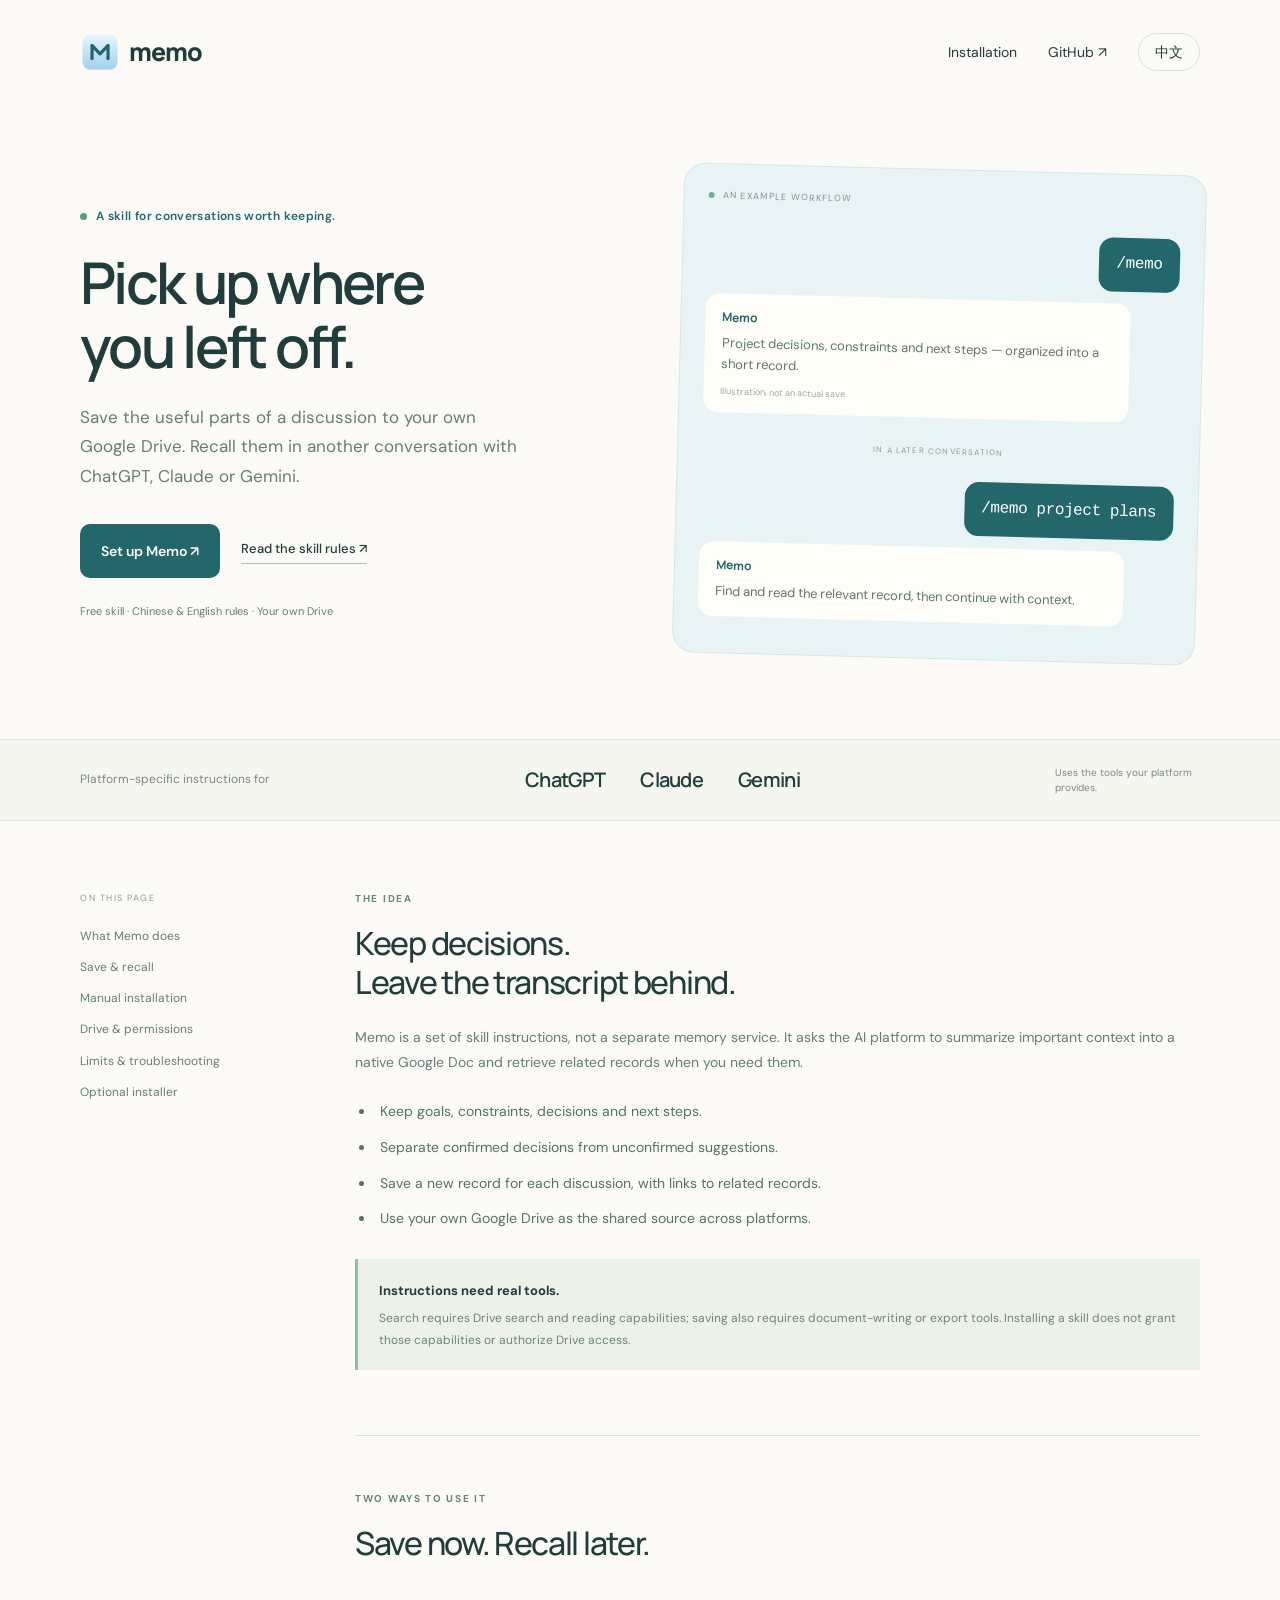
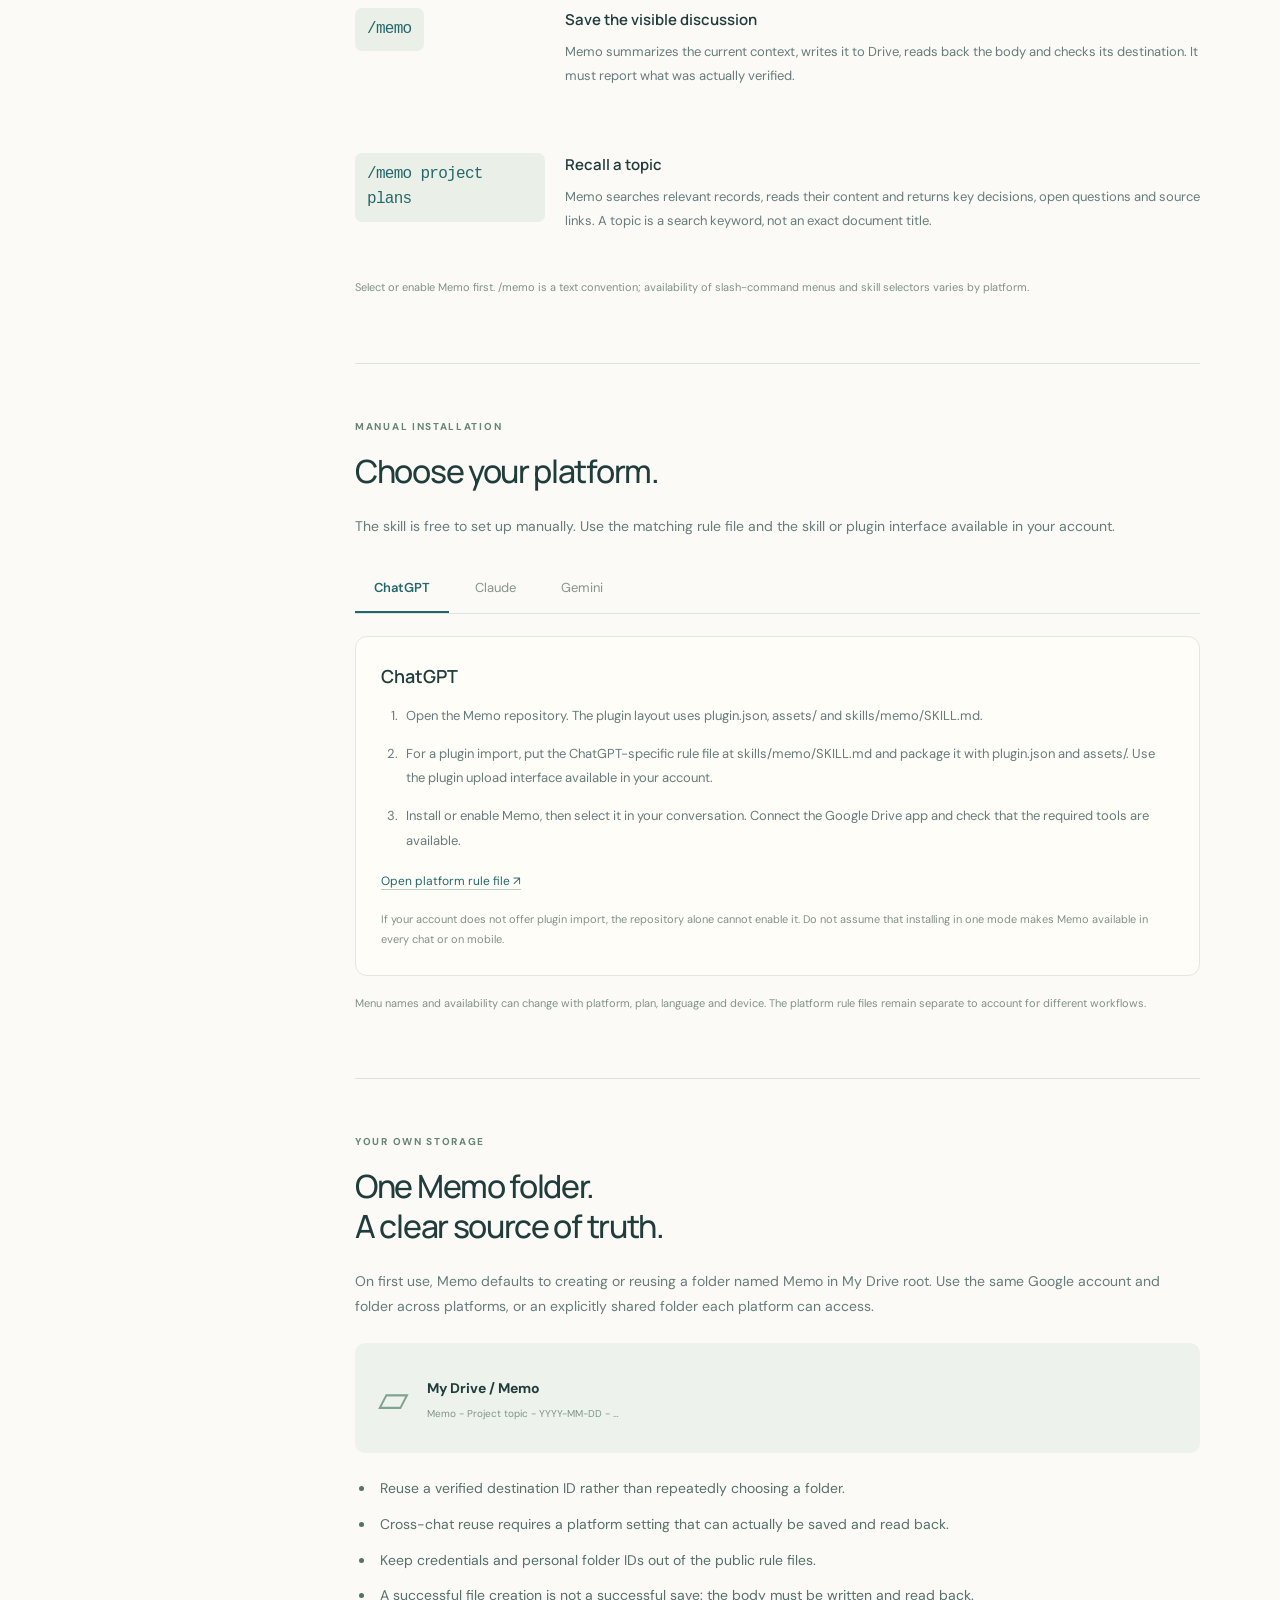
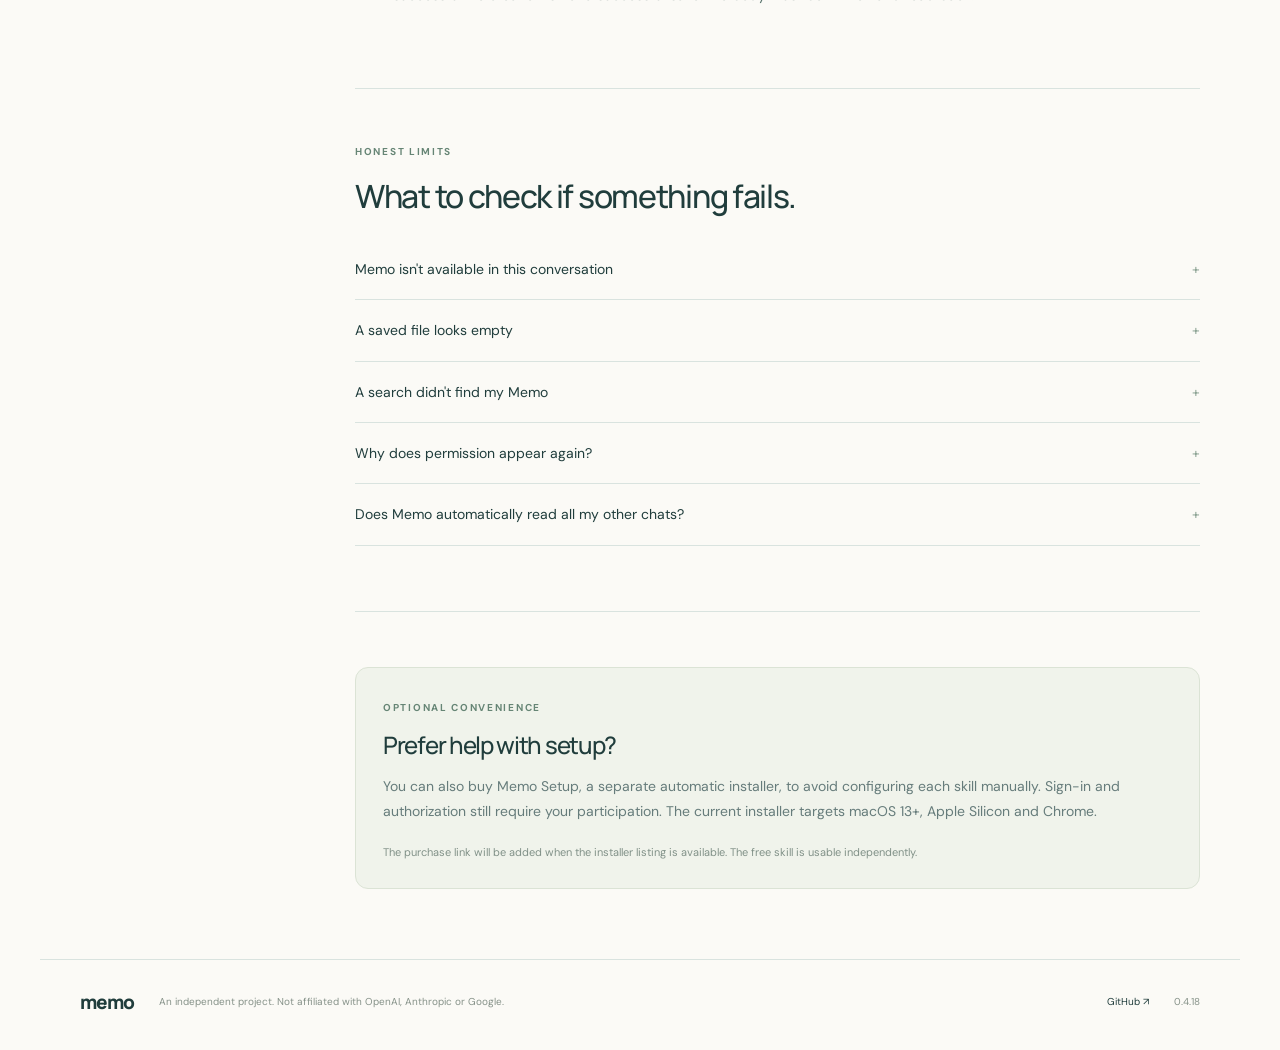
==== docs/index.html @ 7bee48fa "Add bilingual Memo documentation site for GitHub Pages" ====
<!doctype html><html lang="en"><head><meta charset="UTF-8"><meta name="viewport" content="width=device-width,initial-scale=1"><meta name="theme-color" content="#e5f3f8"><meta name="description" content="Memo skill: save conversation summaries in your Google Drive and recall them across ChatGPT, Claude and Gemini. Documentation and manual setup."><title>Memo — Conversation memory, in your Drive</title><link rel="icon" href="./assets/memo-icon.png"><link rel="stylesheet" href="./base.css"><link rel="stylesheet" href="./docs.css"><script defer src="./docs.js"></script></head><body>
<header class="header wrap"><a class="brand" href="#"><img src="./assets/memo-icon.png" alt="" width="40" height="40"><span>memo</span></a><nav aria-label="Main"><a href="#install" data-t="navInstall">Installation</a><a href="https://github.com/pauline-zhang-star/Memo" target="_blank" rel="noopener">GitHub ↗</a><button id="language" aria-label="Switch to Chinese">中文</button></nav></header>
<main>
<section class="doc-hero wrap"><div><div class="eyebrow"><span></span><span data-t="eyebrow">A skill for conversations worth keeping.</span></div><h1 data-t="hero">Pick up where<br>you left off.</h1><p class="lede" data-t="intro">Save the useful parts of a discussion to your own Google Drive. Recall them in another conversation with ChatGPT, Claude or Gemini.</p><div class="hero-actions"><a class="button primary" href="#install" data-t="start">Set up Memo ↗</a><a class="text-link" href="https://github.com/pauline-zhang-star/Memo/tree/main/skills/memo" target="_blank" rel="noopener" data-t="readSkill">Read the skill rules ↗</a></div><p class="doc-sub" data-t="free">Free skill · Chinese & English rules · Your own Drive</p></div><div class="conversation"><div class="conversation-top"><span class="tiny-dot"></span><span data-t="exampleLabel">AN EXAMPLE WORKFLOW</span></div><div class="message user"><code>/memo</code></div><div class="message assistant"><span class="message-label">Memo</span><p data-t="exampleSave">Project decisions, constraints and next steps — organized into a short record.</p><span class="example-state" data-t="exampleNote">Illustration, not an actual save</span></div><div class="conversation-break" data-t="nextChat">IN A LATER CONVERSATION</div><div class="message user"><code data-t="exampleCommand">/memo project plans</code></div><div class="message assistant"><span class="message-label">Memo</span><p data-t="exampleRead">Find and read the relevant record, then continue with context.</p></div></div></section>
<div class="platform-strip"><div class="wrap strip-inner"><span data-t="platformLabel">Platform-specific instructions for</span><div><span>ChatGPT</span><span>Claude</span><span>Gemini</span></div><span class="strip-aside" data-t="toolsNote">Uses the tools your platform provides.</span></div></div>
<div class="doc-layout wrap"><aside class="doc-nav"><span data-t="contents">ON THIS PAGE</span><a href="#overview" data-t="overviewNav">What Memo does</a><a href="#usage" data-t="usageNav">Save & recall</a><a href="#install" data-t="installNav">Manual installation</a><a href="#drive" data-t="driveNav">Drive & permissions</a><a href="#limits" data-t="limitsNav">Limits & troubleshooting</a><a href="#optional" data-t="optionalNav">Optional installer</a></aside><div class="doc-content">
<section id="overview"><div class="section-label" data-t="overviewLabel">THE IDEA</div><h2 data-t="overviewTitle">Keep decisions.<br>Leave the transcript behind.</h2><p data-t="overviewText">Memo is a set of skill instructions, not a separate memory service. It asks the AI platform to summarize important context into a native Google Doc and retrieve related records when you need them.</p><ul class="doc-list"><li data-t="what1">Keep goals, constraints, decisions and next steps.</li><li data-t="what2">Separate confirmed decisions from unconfirmed suggestions.</li><li data-t="what3">Save a new record for each discussion, with links to related records.</li><li data-t="what4">Use your own Google Drive as the shared source across platforms.</li></ul><div class="note"><strong data-t="toolsTitle">Instructions need real tools.</strong><p data-t="toolsBody">Search requires Drive search and reading capabilities; saving also requires document-writing or export tools. Installing a skill does not grant those capabilities or authorize Drive access.</p></div></section>
<section id="usage"><div class="section-label" data-t="usageLabel">TWO WAYS TO USE IT</div><h2 data-t="usageTitle">Save now. Recall later.</h2><div class="usage-example"><code>/memo</code><div><h3 data-t="saveTitle">Save the visible discussion</h3><p data-t="saveBody">Memo summarizes the current context, writes it to Drive, reads back the body and checks its destination. It must report what was actually verified.</p></div></div><div class="usage-example"><code data-t="recallCode">/memo project plans</code><div><h3 data-t="recallTitle">Recall a topic</h3><p data-t="recallBody">Memo searches relevant records, reads their content and returns key decisions, open questions and source links. A topic is a search keyword, not an exact document title.</p></div></div><p class="small-note" data-t="commandNote">Select or enable Memo first. /memo is a text convention; availability of slash-command menus and skill selectors varies by platform.</p></section>
<section id="install"><div class="section-label" data-t="installLabel">MANUAL INSTALLATION</div><h2 data-t="installTitle">Choose your platform.</h2><p data-t="installIntro">The skill is free to set up manually. Use the matching rule file and the skill or plugin interface available in your account.</p><div class="platform-tabs" role="tablist" aria-label="Platform"><button id="tab-chatgpt" role="tab" aria-controls="panel-chatgpt" aria-selected="true" tabindex="0" data-platform="chatgpt">ChatGPT</button><button id="tab-claude" role="tab" aria-controls="panel-claude" aria-selected="false" tabindex="-1" data-platform="claude">Claude</button><button id="tab-gemini" role="tab" aria-controls="panel-gemini" aria-selected="false" tabindex="-1" data-platform="gemini">Gemini</button></div>
<div id="panel-chatgpt" class="install-panel" role="tabpanel" aria-labelledby="tab-chatgpt"><h3>ChatGPT</h3><ol><li data-t="gpt1">Open the Memo repository. The plugin layout uses plugin.json, assets/ and skills/memo/SKILL.md.</li><li data-t="gpt2">For a plugin import, put the ChatGPT-specific rule file at skills/memo/SKILL.md and package it with plugin.json and assets/. Use the plugin upload interface available in your account.</li><li data-t="gpt3">Install or enable Memo, then select it in your conversation. Connect the Google Drive app and check that the required tools are available.</li></ol><a class="file-link" href="https://github.com/pauline-zhang-star/Memo/blob/main/platforms/chatgpt/memo/SKILL.md" target="_blank" rel="noopener" data-t="openRules">Open platform rule file ↗</a><p class="small-note" data-t="gptNote">If your account does not offer plugin import, the repository alone cannot enable it. Do not assume that installing in one mode makes Memo available in every chat or on mobile.</p></div>
<div id="panel-claude" class="install-panel" role="tabpanel" aria-labelledby="tab-claude" hidden><h3>Claude</h3><ol><li data-t="claude1">Open the Claude-specific rule file and save it as SKILL.md using GitHub's raw-file download.</li><li data-t="claude2">In Claude's customization settings, open Skills and upload the skill in the format accepted by the current interface. Enable Memo after import.</li><li data-t="claude3">Connect Google Drive in Claude. Select or invoke Memo in a supported conversation and check search, read and write capabilities separately.</li></ol><a class="file-link" href="https://github.com/pauline-zhang-star/Memo/blob/main/platforms/claude/memo/SKILL.md" target="_blank" rel="noopener" data-t="openRules">Open platform rule file ↗</a><p class="small-note" data-t="claudeNote">When replacing an existing skill, preserve your personal memo_storage settings. Do not overwrite a verified folder ID with the generic null values.</p></div>
<div id="panel-gemini" class="install-panel" role="tabpanel" aria-labelledby="tab-gemini" hidden><h3>Gemini</h3><ol><li data-t="gemini1">Open the Gemini-specific rule file and save SKILL.md.</li><li data-t="gemini2">In Gemini, open customization → Skills and use the available upload or creation flow. If entering instructions manually, use the rule body after the YAML metadata, and name the skill memo.</li><li data-t="gemini3">Save and enable the skill. Connect the available Google Workspace/Drive integration and explicitly ask Memo to search Google Drive when retrieving.</li></ol><a class="file-link" href="https://github.com/pauline-zhang-star/Memo/blob/main/platforms/gemini/memo/SKILL.md" target="_blank" rel="noopener" data-t="openRules">Open platform rule file ↗</a><p class="small-note" data-t="geminiNote">Available tools can differ between web and mobile. Missing write tools do not prevent retrieval when search and reading are available.</p></div><p class="small-note" data-t="uiNote">Menu names and availability can change with platform, plan, language and device. The platform rule files remain separate to account for different workflows.</p></section>
<section id="drive"><div class="section-label" data-t="driveLabel">YOUR OWN STORAGE</div><h2 data-t="driveTitle">One Memo folder.<br>A clear source of truth.</h2><p data-t="driveText">On first use, Memo defaults to creating or reusing a folder named Memo in My Drive root. Use the same Google account and folder across platforms, or an explicitly shared folder each platform can access.</p><div class="folder-preview"><span aria-hidden="true">▱</span><div><strong>My Drive / Memo</strong><p>Memo - Project topic - YYYY-MM-DD - …</p></div></div><ul class="doc-list"><li data-t="drive1">Reuse a verified destination ID rather than repeatedly choosing a folder.</li><li data-t="drive2">Cross-chat reuse requires a platform setting that can actually be saved and read back.</li><li data-t="drive3">Keep credentials and personal folder IDs out of the public rule files.</li><li data-t="drive4">A successful file creation is not a successful save: the body must be written and read back.</li></ul></section>
<section id="limits"><div class="section-label" data-t="limitsLabel">HONEST LIMITS</div><h2 data-t="limitsTitle">What to check if something fails.</h2><details><summary data-t="q1">Memo isn't available in this conversation</summary><p data-t="a1">Confirm the skill is installed, enabled and selected in the current platform and mode. Availability can differ across web, mobile, Chat and Work. Typing /memo alone does not install anything.</p></details><details><summary data-t="q2">A saved file looks empty</summary><p data-t="a2">Creating a file and writing its body are separate operations. Memo should read the returned document ID directly and repair the same document once if needed, rather than create repeated empty files. Ask for the actual verification result.</p></details><details><summary data-t="q3">A search didn't find my Memo</summary><p data-t="a3">Try topic aliases and Chinese/English keywords. Use actual Drive file search where available; a general Workspace context search may miss recently changed files. A direct document link can distinguish search failure from a missing file.</p></details><details><summary data-t="q4">Why does permission appear again?</summary><p data-t="a4">Each platform controls its Drive authorization and tool-action confirmations. Reuse existing access when possible, but Memo cannot suppress required approvals or grant itself permanent access.</p></details><details><summary data-t="q5">Does Memo automatically read all my other chats?</summary><p data-t="a5">No. Save only context that is visible or explicitly supplied. Retrieval reads relevant saved Drive records, not every conversation in your AI accounts.</p></details></section>
<section id="optional" class="optional"><span class="section-label" data-t="optionalLabel">OPTIONAL CONVENIENCE</span><h2 data-t="optionalTitle">Prefer help with setup?</h2><p data-t="optionalText">You can also buy Memo Setup, a separate automatic installer, to avoid configuring each skill manually. Sign-in and authorization still require your participation. The current installer targets macOS 13+, Apple Silicon and Chrome.</p><a id="installer-link" hidden target="_blank" rel="noopener" data-t="purchaseLink">View the optional installer on Gumroad ↗</a><p id="installer-pending" class="small-note" data-t="purchasePending">The purchase link will be added when the installer listing is available. The free skill is usable independently.</p></section>
</div></div></main><footer class="wrap footer"><div class="brand footer-brand">memo</div><p data-t="footer">An independent project. Not affiliated with OpenAI, Anthropic or Google.</p><a href="https://github.com/pauline-zhang-star/Memo" target="_blank" rel="noopener">GitHub ↗</a><span>0.4.18</span></footer></body></html>
---- docs/base.css ----
@import url('https://fonts.googleapis.com/css2?family=DM+Sans:wght@400;500;600;700&family=Manrope:wght@400;500;600;700;800&display=swap');
:root{--ink:#203d3c;--teal:#24676b;--muted:#667c7b;--cream:#fbfaf6;--line:#d9e3df;--sky:#e3f2f7;--mint:#e6efe8;--gold:#fae9b9}*{box-sizing:border-box}html{scroll-behavior:smooth;scroll-padding-top:40px}body{margin:0;background:var(--cream);color:var(--ink);font-family:'DM Sans',-apple-system,BlinkMacSystemFont,'Segoe UI',sans-serif;font-size:16px;line-height:1.6}a{color:inherit;text-decoration:none}button{font:inherit}button,a,summary{-webkit-tap-highlight-color:transparent}a:focus-visible,button:focus-visible,summary:focus-visible{outline:3px solid #cf8a38;outline-offset:5px}.wrap{max-width:1200px;margin:0 auto;padding-left:40px;padding-right:40px}.header{height:104px;display:flex;align-items:center;justify-content:space-between}.brand{display:flex;align-items:center;gap:9px;font-family:Manrope,sans-serif;font-size:25px;font-weight:800;letter-spacing:-1px}.brand img{border-radius:9px}.brand-light{font-weight:500;opacity:.7}.brand>span .brand-light{margin-left:3px}.header nav{display:flex;align-items:center;gap:31px;font-size:14px}.header nav>a:hover{color:var(--teal);text-decoration:underline;text-underline-offset:5px}#language{border:1px solid var(--line);border-radius:50px;background:transparent;padding:7px 16px;color:var(--ink);cursor:pointer}.hero{display:grid;grid-template-columns:1.04fr 1fr;align-items:center;min-height:680px;padding-top:32px;padding-bottom:90px;gap:22px}.eyebrow{display:flex;align-items:center;gap:9px;font-size:12px;letter-spacing:.03em;color:var(--teal);font-weight:600}.eyebrow>span:first-child{width:7px;height:7px;border-radius:100%;background:#5e9b83;flex-shrink:0}h1,h2,h3,p{margin:0}h1,h2,h3{font-family:Manrope,-apple-system,sans-serif}h1{font-size:clamp(42px,4.5vw,61px);font-weight:600;line-height:1.12;letter-spacing:-2.7px;margin:24px 0}.lede{font-size:17px;line-height:1.75;color:var(--muted);max-width:440px}.hero-actions{display:flex;align-items:center;gap:21px;margin-top:32px;flex-wrap:wrap}.button{display:inline-flex;align-items:center;justify-content:space-between;gap:24px;padding:16px 21px;border-radius:10px;font-size:14px;font-weight:600;transition:transform .2s,background .2s}.button:hover{transform:translateY(-2px)}.primary{color:#fff;background:var(--teal)}.primary:hover{background:#1b5357}.text-link{font-size:13px;font-weight:500;border-bottom:1px solid #a9c1bb;padding-bottom:3px}.compatibility{display:flex;align-items:center;gap:8px;font-size:11px;color:var(--muted);margin-top:24px}.mac-symbol{font-size:15px}.hero-art{position:relative;height:510px;isolation:isolate}.orb{position:absolute;border-radius:50%;z-index:-1}.orb-one{background:var(--sky);width:440px;height:440px;left:15px;top:35px}.orb-two{background:#edf1e2;width:235px;height:235px;right:-10px;bottom:5px;z-index:-2}.setup-window{position:absolute;top:36px;left:35px;width:380px;background:#fffdfb;border:1px solid #d6dfdc;border-radius:16px;box-shadow:0 24px 70px -30px #31524e65;transform:rotate(-3deg);overflow:hidden}.window-top{height:40px;border-bottom:1px solid #e9ece7;display:flex;align-items:center;justify-content:space-between;font-size:10px;padding:0 13px;color:#7b8a85}.traffic{display:flex;gap:5px}.traffic i{display:block;width:7px;height:7px;border-radius:50%;background:#e2b9ad}.traffic i:nth-child(2){background:#ecd39d}.traffic i:nth-child(3){background:#b9d5bd}.window-version{font-size:9px}.setup-body{padding:22px 28px 25px;text-align:center}.big-icon{width:81px;height:81px}.setup-body h2{font-size:17px;letter-spacing:-.5px;margin:4px 0}.setup-body>p{font-size:10px;color:#8a9994;margin-bottom:18px}.platform-row{display:flex;justify-content:space-between;text-align:left;margin:6px 0;padding:8px 12px;border:1px solid #e9ede8;border-radius:7px;font-size:11px}.platform-row b{color:#4e9a76;font-size:12px}.setup-complete{margin-top:14px;border-radius:7px;background:#edf5ee;color:#46735b;padding:10px;font-size:10px;display:flex;align-items:center;justify-content:center;gap:6px}.check-circle{display:inline-grid;place-items:center;background:#548c65;border-radius:50%;width:14px;height:14px;color:#fff;font-size:9px}.memory-note{position:absolute;right:-2px;bottom:15px;transform:rotate(6deg);width:220px;background:#faedc5;border:1px solid #e7d9b1;box-shadow:0 13px 30px -20px #5a5032;border-radius:4px;padding:25px 23px 20px}.note-dot{display:block;width:8px;height:8px;background:#a9a078;border-radius:50%;margin:-13px auto 15px}.note-kicker{font-size:8px;letter-spacing:1.3px;color:#887b52;font-weight:600}.memory-note p{font-family:Manrope,sans-serif;font-size:19px;line-height:1.4;letter-spacing:-.6px;margin:11px 0 19px}.note-command{font-size:11px;color:#8c7b43}.art-caption{position:absolute;left:35px;bottom:0;font-size:9px;letter-spacing:.04em;color:#8c9b93}.platform-strip{border-block:1px solid var(--line);padding:24px 0;background:#f4f6ef}.strip-inner{display:flex;align-items:center;justify-content:space-between;gap:20px;font-size:12px;color:#7b8980}.strip-inner>div{display:flex;gap:35px;font-family:Manrope,sans-serif;font-size:20px;font-weight:600;color:var(--ink);letter-spacing:-.7px}.strip-aside{max-width:145px;line-height:1.5;font-size:10px}.section-label{color:#668575;font-size:10px;font-weight:700;letter-spacing:1.7px}.story{padding-top:100px;padding-bottom:100px}.story-grid{display:grid;grid-template-columns:1fr 1fr;gap:90px;margin-top:24px}h2{font-size:38px;line-height:1.22;letter-spacing:-1.3px;font-weight:500}.story-grid p{font-size:15px;line-height:1.85}.muted{color:var(--muted);margin-top:16px}.command-demo{display:grid;grid-template-columns:1fr 60px 1fr;gap:25px;align-items:center;border:1px solid var(--line);background:#fffdf8;border-radius:18px;margin-top:48px;padding:30px 43px}.command-label{display:block;font-size:9px;letter-spacing:1.5px;color:var(--muted);margin-bottom:13px}code{font-size:23px;color:var(--teal);font-family:ui-monospace,SFMono-Regular,monospace;font-weight:500;letter-spacing:-.7px}.command-demo p{font-size:12px;color:var(--muted);margin-top:10px}.command-divider{color:#9fb5ae;font-size:25px;text-align:center}.how-section{background:var(--mint);padding:82px 0}.section-top{display:flex;justify-content:space-between;gap:40px;align-items:end;margin-top:23px}.section-top>p{color:var(--muted);font-size:13px;max-width:290px}.steps{display:grid;grid-template-columns:repeat(3,1fr);gap:40px;list-style:none;margin:53px 0 0;padding:0}.steps li{border-top:1px solid #bccfc1;padding-top:20px}.step-number{font-family:Manrope,sans-serif;font-size:12px;color:#698a76}.steps h3{font-size:18px;letter-spacing:-.5px;font-weight:600;margin:18px 0 10px}.steps p{font-size:13px;line-height:1.8;color:#637e6e}.pricing-section{padding-top:110px;padding-bottom:70px;display:grid;grid-template-columns:1fr 430px;gap:105px;align-items:center}.pricing-intro h2{margin:22px 0}.pricing-intro>p{font-size:15px;color:var(--muted);margin-bottom:23px;line-height:1.8}.your-drive{display:flex;gap:12px;align-items:start;margin-top:38px;color:#7d9184}.your-drive>span{font-size:26px;line-height:1}.your-drive p{font-size:11px;line-height:1.8}.price-card{border-radius:20px;border:1px solid #c6d6cc;background:#fffefa;box-shadow:0 15px 50px -25px #45675335;padding:30px}.price-card-head{display:flex;align-items:center;justify-content:space-between;font-size:16px;font-weight:600}.launch-tag{font-size:10px;font-weight:500;background:#f5e9bd;padding:4px 10px;border-radius:30px;color:#8b7543}.price-line{display:flex;align-items:baseline;gap:9px;margin-top:23px}.currency{font-size:17px;font-weight:500}.price-line strong{font-family:Manrope,sans-serif;font-size:68px;font-weight:500;letter-spacing:-4px;line-height:1.2}.price-line del{font-size:23px;color:#99a69c;margin-left:7px}.price-sub{font-size:11px;color:var(--muted);margin-top:6px}.included{list-style:none;padding:22px 0 14px;margin:17px 0 0;border-top:1px solid #e3e9e1}.included li{position:relative;padding-left:23px;margin-bottom:13px;font-size:12px;color:#4e665b}.included li:before{content:'✓';position:absolute;left:0;color:#6b9779}.purchase-button{width:100%;font-size:13px}.purchase-button[aria-disabled=true]{background:#6e8d88;cursor:not-allowed;transform:none}.checkout-note{font-size:10px;color:#859189;text-align:center;margin-top:11px;line-height:1.6}.requirements{margin-top:23px;padding-top:19px;border-top:1px solid #e3e9e1}.requirements strong{font-size:11px;font-weight:600}.requirements p{font-size:10px;line-height:1.8;color:#8b948c;margin-top:5px}.details{display:grid;grid-template-columns:1fr 1fr;gap:55px;padding-bottom:90px}.release-note{border-left:2px solid #d5e2d6;padding-left:19px}.small-label{font-size:9px;letter-spacing:1.4px;color:#83917f}.release-note h3{font-size:15px;font-weight:600;letter-spacing:-.4px;margin-top:9px}.release-note p{font-size:12px;color:var(--muted);line-height:1.8;margin-top:9px}.faq{padding-top:65px;padding-bottom:90px;border-top:1px solid var(--line);display:grid;grid-template-columns:1fr 1.3fr;gap:90px}.faq h2{margin-top:20px}.faq-list details{border-bottom:1px solid var(--line)}.faq-list summary{cursor:pointer;list-style:none;padding:21px 32px 21px 0;font-size:14px;position:relative;font-weight:500}.faq-list summary::-webkit-details-marker{display:none}.faq-list summary:after{content:'+';position:absolute;right:3px;top:17px;font-size:23px;font-weight:400;color:#829b8c}.faq-list details[open] summary:after{content:'−'}.faq-list p{font-size:13px;color:var(--muted);line-height:1.85;padding:0 25px 20px 0}.closing{border-radius:24px;background:linear-gradient(135deg,#e7f0f3,#e2ece1);margin-bottom:70px;text-align:center;padding-top:36px;padding-bottom:45px}.closing img{display:block;margin:0 auto 10px}.closing h2{font-size:31px;margin-bottom:22px}.closing .button{font-size:12px}.footer{border-top:1px solid var(--line);padding-top:27px;padding-bottom:32px;display:flex;align-items:center;gap:25px;font-size:10px;color:#859188}.footer-brand{font-size:19px;gap:3px;color:var(--ink)}.footer p{flex:1}.footer a{color:var(--ink)}html[lang=zh] h1{font-size:53px;line-height:1.3;letter-spacing:-1.5px}html[lang=zh] h2{line-height:1.35}html[lang=zh] .lede{font-size:16px;line-height:1.9}html[lang=zh] .memory-note p{font-size:19px}html[lang=zh] .hero-actions{gap:16px}html[lang=zh] .hero-actions .button{font-size:13px}html[lang=zh] .section-label,html[lang=zh] .small-label{letter-spacing:1px}@media(min-width:1400px){.hero-art{margin-left:20px}}@media(max-width:1000px){.wrap{padding-inline:30px}.hero{gap:15px;min-height:640px}.setup-window{left:10px;width:330px}.orb-one{width:360px;height:360px;left:0;top:70px}.memory-note{right:-5px;width:190px}.setup-body{padding-inline:20px}.hero-art{height:490px}.hero-actions{gap:17px}.hero-actions .text-link{font-size:12px}.pricing-section{gap:50px;grid-template-columns:1fr 400px}.strip-aside{display:none}.story-grid{gap:45px}.faq{gap:50px}h1{font-size:49px}html[lang=zh] h1{font-size:44px}}@media(max-width:760px){.wrap{padding-inline:22px}.header{height:84px}.header nav{gap:18px}.header nav>a:first-child{display:none}.brand{font-size:22px}.brand img{width:35px;height:35px}.hero{grid-template-columns:1fr;gap:0;padding-top:32px;padding-bottom:30px}.hero-copy{max-width:560px}.eyebrow{font-size:10px}h1{font-size:49px;letter-spacing:-2px;margin-block:21px}.lede{font-size:16px;max-width:440px}.hero-actions{gap:20px}.hero-art{width:430px;max-width:100%;margin:18px auto 0;height:490px}.setup-window{left:15px;top:40px;width:335px}.memory-note{right:0;bottom:12px;width:185px}.orb-one{width:360px;height:360px;top:75px;left:0}.orb-two{width:180px;height:180px;right:0;bottom:20px}.strip-inner{flex-direction:column;gap:8px}.strip-inner>div{font-size:18px;gap:37px}.story{padding-block:65px}.story-grid{grid-template-columns:1fr;gap:25px;margin-top:18px}h2{font-size:33px}.story-grid p{font-size:14px}.command-demo{padding:25px;grid-template-columns:1fr;gap:18px;margin-top:30px}.command-divider{text-align:left;font-size:22px;transform:rotate(90deg);width:20px}code{font-size:23px}.how-section{padding-block:60px}.section-top{flex-direction:column;align-items:start;gap:19px}.section-top>p{max-width:350px}.steps{grid-template-columns:1fr;gap:25px;margin-top:35px}.steps li{display:grid;grid-template-columns:36px 1fr;column-gap:15px;padding-top:18px}.step-number{grid-row:span 2;padding-top:5px}.steps h3{margin:0 0 6px}.steps p{grid-column:2}.pricing-section{grid-template-columns:1fr;padding-top:65px;padding-bottom:45px;gap:35px}.pricing-intro h2{margin-block:18px}.your-drive{margin-top:25px}.price-card{padding:27px}.details{grid-template-columns:1fr;gap:30px;padding-bottom:55px}.faq{grid-template-columns:1fr;gap:22px;padding-top:50px;padding-bottom:55px}.faq h2{margin-top:15px}.faq-list summary{font-size:13px}.closing{margin-inline:16px;margin-bottom:40px;padding:29px 20px 35px}.closing h2{font-size:27px}.footer{flex-wrap:wrap;gap:14px;padding-block:24px}.footer p{flex-basis:calc(100% - 145px);font-size:9px}.footer>span{margin-left:auto}html[lang=zh] h1{font-size:43px}html[lang=zh] h2{font-size:31px}}@media(prefers-reduced-motion:reduce){html{scroll-behavior:auto}.button{transition:none}.button:hover{transform:none}}
/* Keep the illustration inside narrow phone viewports. */
.hero-copy,.hero-art,.pricing-intro,.price-card,.faq-list{min-width:0}
@media(max-width:760px){.hero{grid-template-columns:minmax(0,1fr)}.hero-art{width:100%;max-width:430px}.compatibility{flex-wrap:wrap}}
@media(max-width:480px){.hero-art{height:440px}.setup-window{left:5px;top:42px;width:calc(100% - 16px)}.orb-one{width:100%;height:auto;aspect-ratio:1;top:67px}.orb-two{width:155px;height:155px}.memory-note{right:8px;bottom:12px;width:170px;padding:24px 18px 17px}.memory-note p{font-size:17px}.art-caption{left:9px;bottom:0}.setup-body{padding-inline:20px}.setup-body h2{font-size:16px}.hero-actions{gap:18px}.compatibility{font-size:10px}html[lang=zh] h1{font-size:40px}}
---- docs/docs.css ----
.doc-hero{display:grid;grid-template-columns:1fr 1fr;gap:75px;align-items:center;padding-top:65px;padding-bottom:80px}.doc-sub{font-size:11px;color:var(--muted);margin-top:25px}.conversation{background:#e8f3f5;border:1px solid #d8e6e8;border-radius:22px;padding:24px;transform:rotate(1.5deg)}.conversation-top{display:flex;align-items:center;gap:8px;font-size:9px;letter-spacing:1.3px;color:#7e9290;margin-bottom:25px}.tiny-dot{width:6px;height:6px;border-radius:50%;background:#77aa9a}.message{font-size:13px;max-width:90%;margin-bottom:12px;border-radius:14px;padding:14px 17px}.message.user{background:#24676b;color:#fff;margin-left:auto;width:max-content}.message.user code{font-size:16px;color:inherit;letter-spacing:-.4px}.message.assistant{background:#fffdf8;color:#5c7774}.message-label{font-family:Manrope,sans-serif;font-weight:700;font-size:12px;color:var(--teal);display:block;margin-bottom:7px}.example-state{font-size:9px;color:#9aaba3;display:block;margin-top:9px}.conversation-break{font-size:8px;letter-spacing:1.2px;color:#8a9d96;text-align:center;padding:15px 0 23px}.doc-layout{display:grid;grid-template-columns:200px minmax(0,1fr);gap:75px;padding-top:70px;padding-bottom:70px}.doc-nav{display:flex;flex-direction:column;gap:12px;position:sticky;top:30px;align-self:start;font-size:12px;color:var(--muted)}.doc-nav>span{font-size:9px;letter-spacing:1.5px;margin-bottom:10px;color:#8d9b91}.doc-nav a:hover{color:var(--teal)}.doc-content section{padding-bottom:65px;margin-bottom:55px;border-bottom:1px solid var(--line);scroll-margin-top:40px}.doc-content section:last-child{margin-bottom:0}.doc-content h2{font-size:32px;margin:17px 0 23px}.doc-content>section>p{font-size:14px;line-height:1.85;color:var(--muted)}.doc-list{font-size:14px;line-height:1.9;margin-top:22px;padding-left:20px;color:#56716a}.doc-list li{padding-left:5px;margin-bottom:9px}.note{border-left:3px solid #98b9a7;background:#edf2e9;padding:18px 21px;margin-top:27px}.note strong{font-size:13px}.note p{font-size:12px;line-height:1.8;color:#6e8478;margin-top:6px}.usage-example{margin:25px 0;padding:20px 0;display:grid;grid-template-columns:190px 1fr;gap:20px;align-items:start}.usage-example code{font-size:16px;background:#eaf0e7;border-radius:7px;padding:9px 12px;display:block;width:max-content;max-width:100%;overflow-wrap:anywhere}.usage-example h3{font-size:15px;font-weight:600}.usage-example p{font-size:13px;color:var(--muted);line-height:1.85;margin-top:8px}.doc-content .small-note,.small-note{font-size:11px;line-height:1.8;color:#819188;margin-top:18px}.platform-tabs{display:flex;gap:7px;margin-top:27px;border-bottom:1px solid var(--line);padding-bottom:0}.platform-tabs button{padding:12px 19px;border:0;border-bottom:2px solid transparent;background:transparent;color:#84958b;font-size:13px;cursor:pointer}.platform-tabs button[aria-selected=true]{color:var(--teal);border-bottom-color:var(--teal);font-weight:600}.install-panel{background:#fffdf8;padding:25px;margin-top:22px;border:1px solid #e2e8dd;border-radius:12px}.install-panel h3{font-size:18px;font-weight:600}.install-panel ol{font-size:13px;color:var(--muted);padding-left:20px;line-height:1.9}.install-panel li{padding-left:5px;margin-bottom:13px}.file-link{font-size:12px;color:var(--teal);border-bottom:1px solid #b4cdc0}.folder-preview{display:flex;align-items:center;gap:18px;padding:23px;background:#edf3ec;border-radius:10px;margin-top:23px}.folder-preview>span{font-size:40px;color:#81a28e}.folder-preview strong{font-size:14px}.folder-preview p{font-size:10px;color:#819388;margin-top:5px}.doc-content details{border-bottom:1px solid var(--line)}.doc-content summary{font-size:14px;cursor:pointer;padding:19px 24px 19px 0;position:relative;list-style:none}.doc-content summary::-webkit-details-marker{display:none}.doc-content summary:after{content:'+';position:absolute;right:0;color:#8ca394}.doc-content details[open] summary:after{content:'−'}.doc-content details>p{font-size:13px;line-height:1.85;color:var(--muted);padding-bottom:22px}.doc-content section.optional{padding:25px 27px;border:1px solid #dbe3d5;border-radius:13px;background:#f0f3eb}.optional h2{font-size:24px;margin:12px 0 14px}.optional a{display:inline-block;margin-top:15px;font-size:12px;border-bottom:1px solid #b4c9b9}[hidden]{display:none!important}html[lang=zh] .doc-hero h1{font-size:52px}html[lang=zh] .doc-content h2{font-size:30px}html[lang=zh] .doc-content .optional h2{font-size:23px}@media(max-width:1000px){.doc-hero{gap:30px}.doc-layout{gap:35px;grid-template-columns:170px minmax(0,1fr)}.usage-example{grid-template-columns:1fr;gap:15px}}@media(max-width:760px){.doc-hero{grid-template-columns:minmax(0,1fr);padding-top:30px;padding-bottom:45px;gap:35px}.conversation{max-width:480px;padding:20px;transform:none}.doc-layout{grid-template-columns:minmax(0,1fr);padding-top:38px;gap:38px}.doc-nav{position:static;display:flex;flex-direction:row;flex-wrap:wrap;gap:10px 18px;padding-bottom:22px;border-bottom:1px solid var(--line);font-size:11px}.doc-nav>span{flex-basis:100%;margin-bottom:3px}.doc-content section{margin-bottom:35px;padding-bottom:40px}.doc-content h2{font-size:29px}.doc-content>section>p{font-size:13px}.doc-list{font-size:13px}.platform-tabs button{padding:11px 17px}.install-panel{padding:20px}.doc-hero .lede{font-size:15px}html[lang=zh] .doc-hero h1{font-size:41px}html[lang=zh] .doc-content h2{font-size:29px}.doc-sub{font-size:10px}}@media(prefers-reduced-motion:reduce){html{scroll-behavior:auto}}
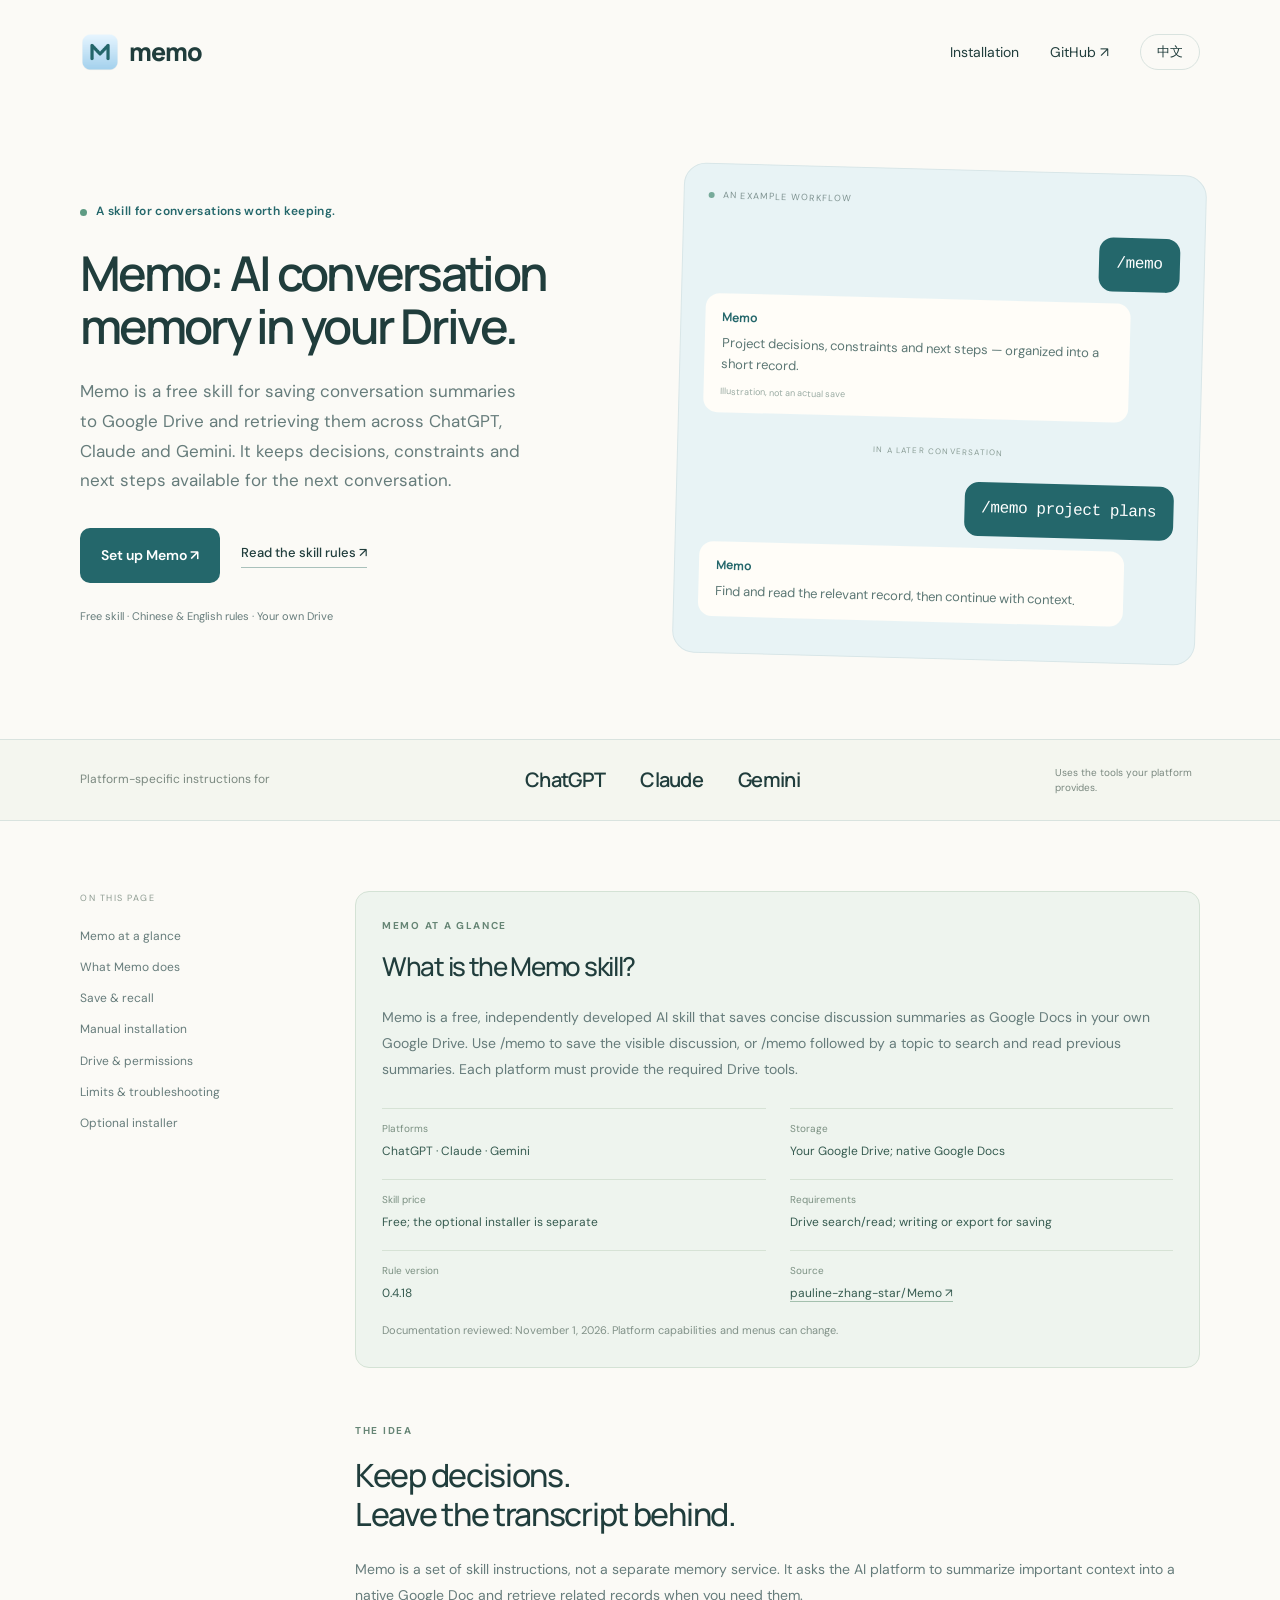
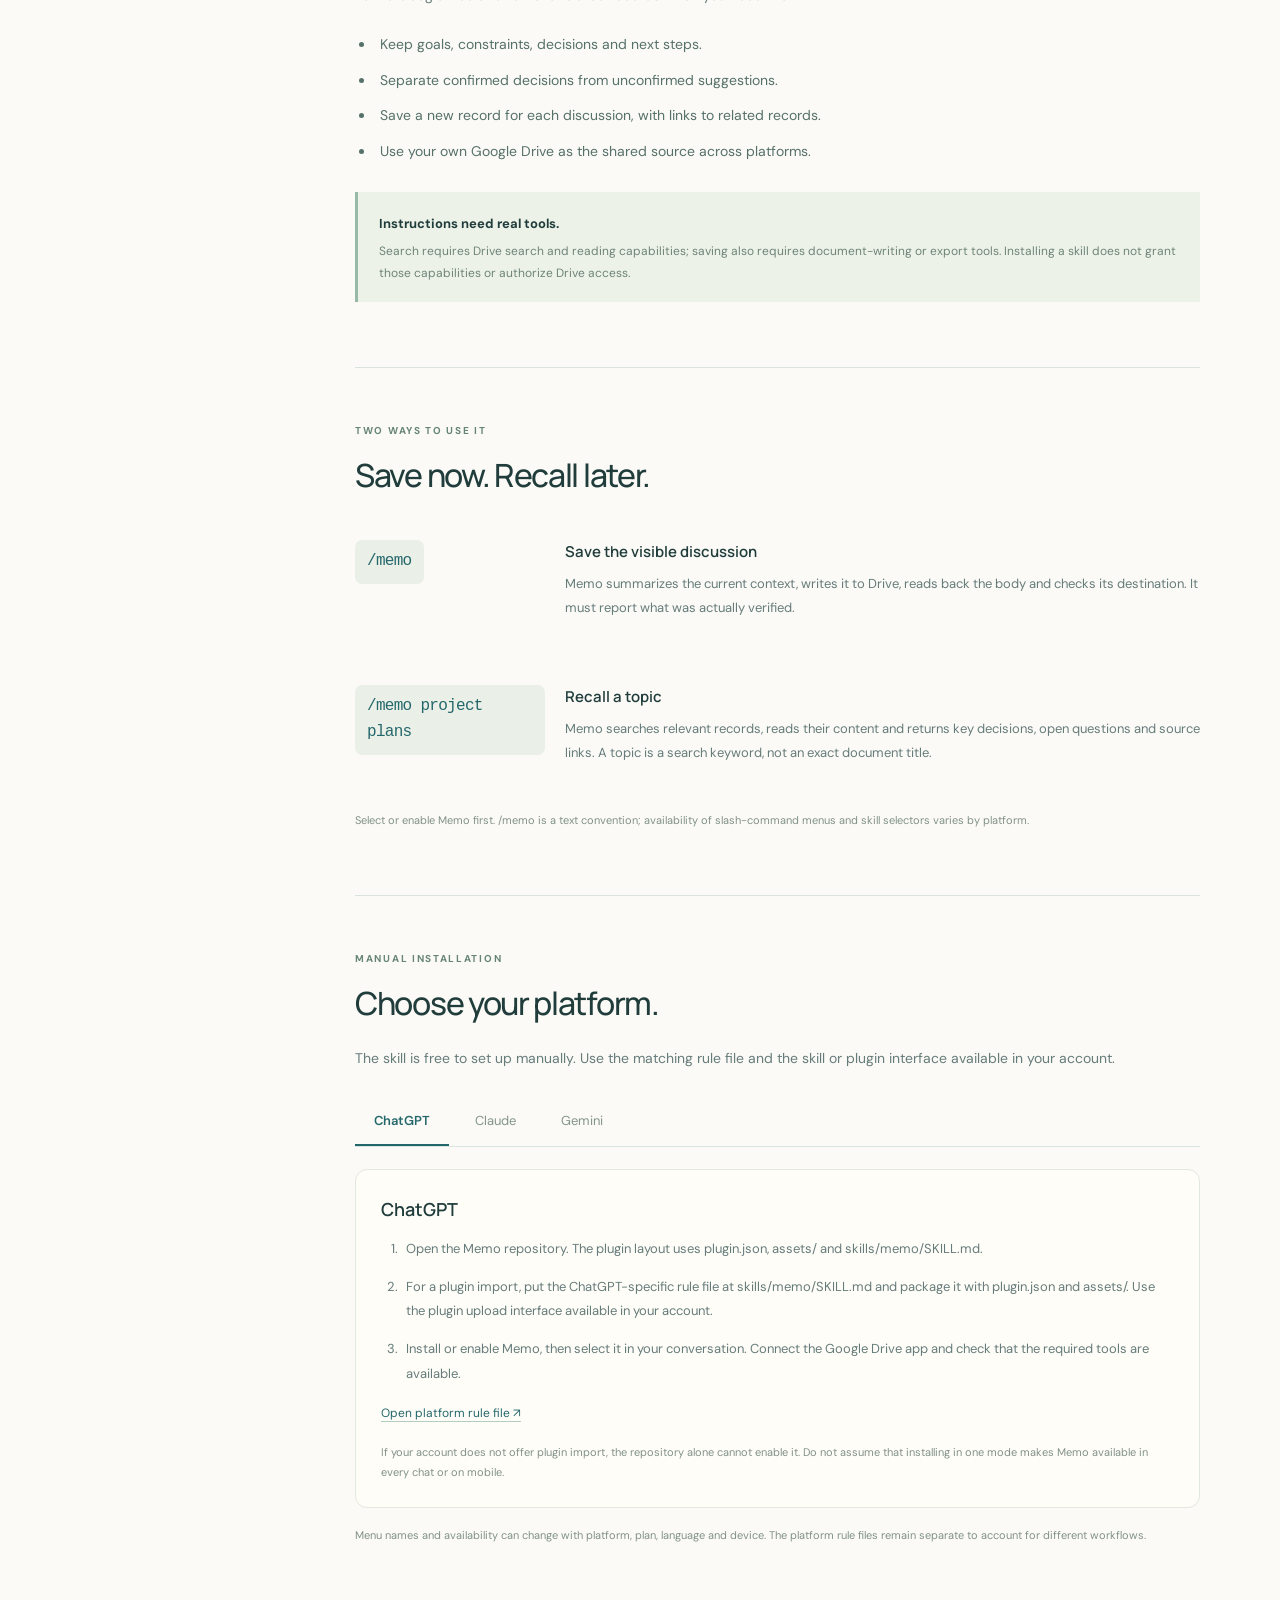
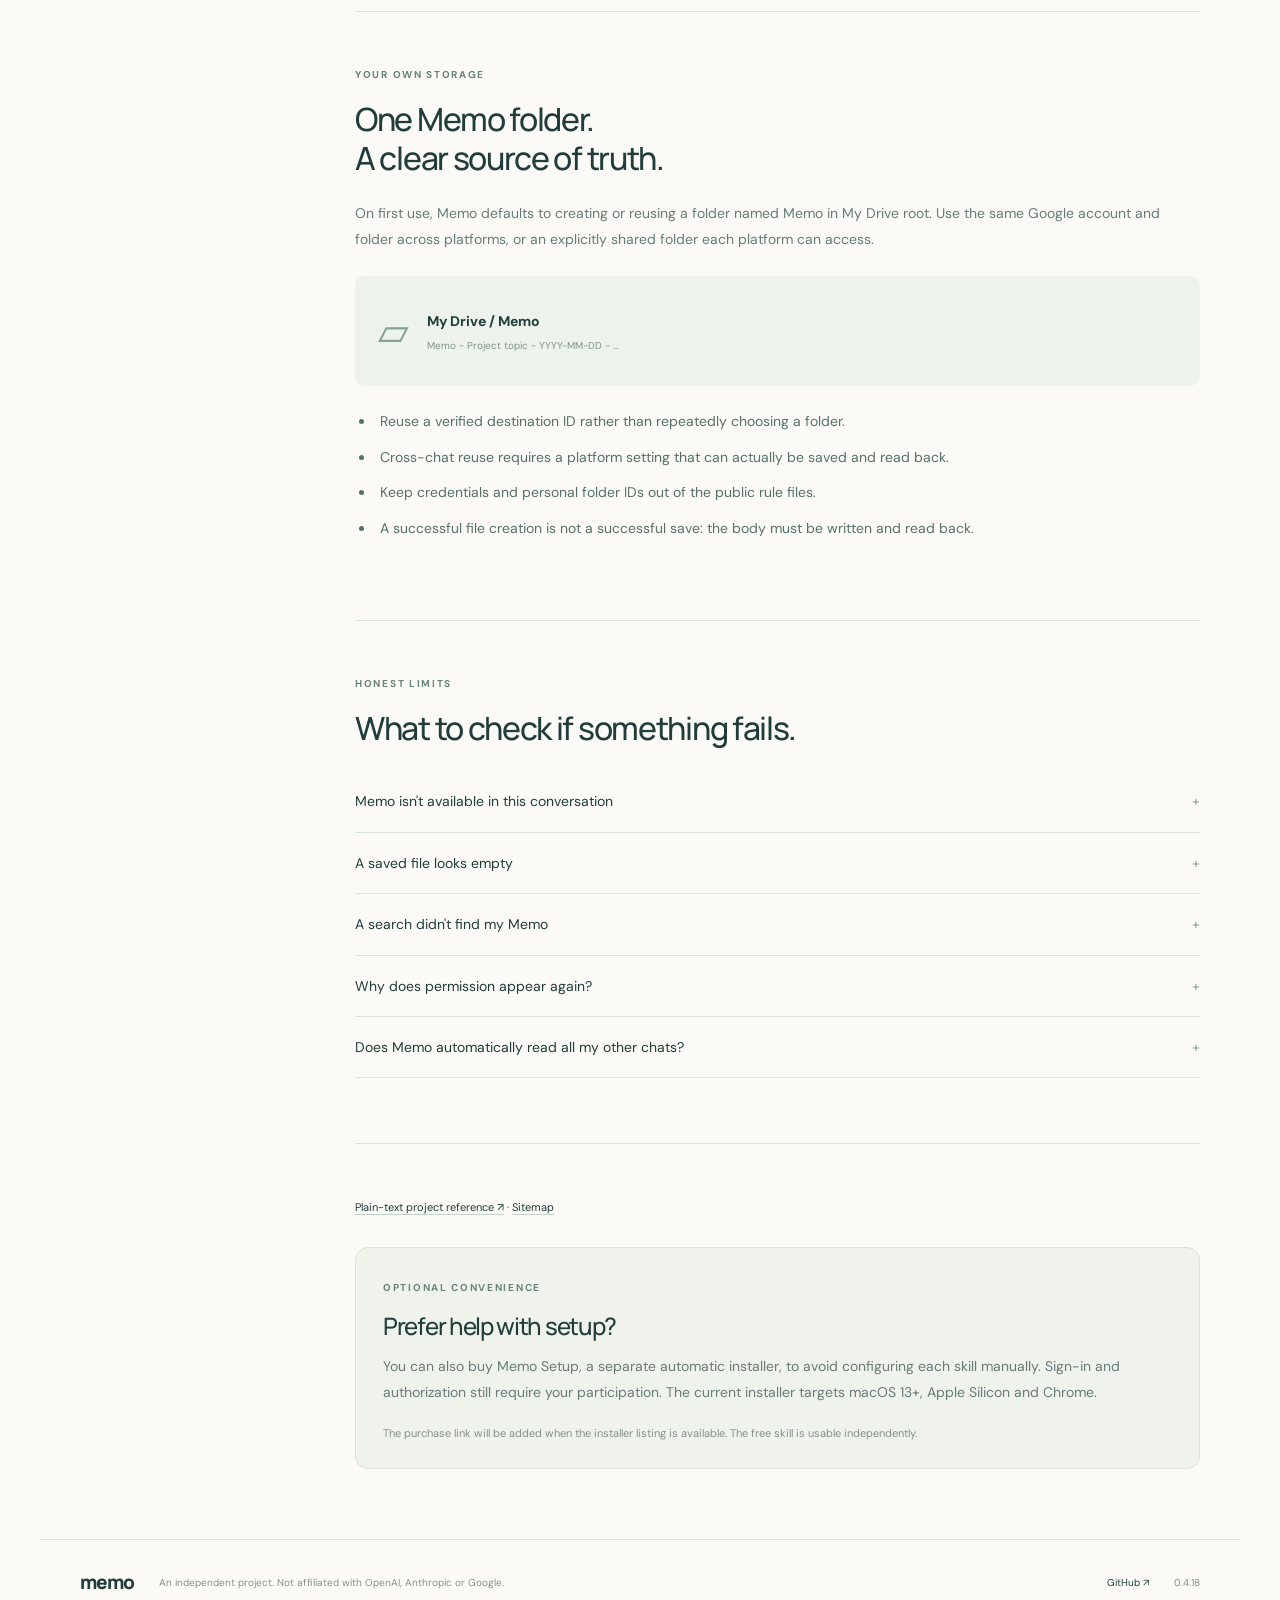
==== commit 247e245d: "Improve Memo discoverability with crawlable bilingual documentation" ====
--- a/docs/index.html
+++ b/docs/index.html
@@ -1,16 +1,47 @@
-<!doctype html><html lang="en"><head><meta charset="UTF-8"><meta name="viewport" content="width=device-width,initial-scale=1"><meta name="theme-color" content="#e5f3f8"><meta name="description" content="Memo skill: save conversation summaries in your Google Drive and recall them across ChatGPT, Claude and Gemini. Documentation and manual setup."><title>Memo — Conversation memory, in your Drive</title><link rel="icon" href="./assets/memo-icon.png"><link rel="stylesheet" href="./base.css"><link rel="stylesheet" href="./docs.css"><script defer src="./docs.js"></script></head><body>
-<header class="header wrap"><a class="brand" href="#"><img src="./assets/memo-icon.png" alt="" width="40" height="40"><span>memo</span></a><nav aria-label="Main"><a href="#install" data-t="navInstall">Installation</a><a href="https://github.com/pauline-zhang-star/Memo" target="_blank" rel="noopener">GitHub ↗</a><button id="language" aria-label="Switch to Chinese">中文</button></nav></header>
+<!doctype html><html lang="en"><head>
+<meta charset="UTF-8">
+<meta name="viewport" content="width=device-width,initial-scale=1">
+<title>Memo — AI Conversation Memory Skill for ChatGPT, Claude &amp; Gemini</title>
+<meta name="description" content="Free Memo skill: save conversation summaries to your Google Drive and recall them across ChatGPT, Claude and Gemini. Bilingual rules, manual installation and verification guides.">
+<meta name="theme-color" content="#e5f3f8">
+<meta name="robots" content="index,follow,max-image-preview:large">
+<link rel="canonical" href="https://pauline-zhang-star.github.io/Memo/">
+<link rel="alternate" hreflang="en" href="https://pauline-zhang-star.github.io/Memo/">
+<link rel="alternate" hreflang="zh-CN" href="https://pauline-zhang-star.github.io/Memo/zh/">
+<link rel="alternate" hreflang="x-default" href="https://pauline-zhang-star.github.io/Memo/">
+<link rel="sitemap" type="application/xml" href="https://pauline-zhang-star.github.io/Memo/sitemap.xml">
+<meta property="og:type" content="website">
+<meta property="og:site_name" content="Memo">
+<meta property="og:title" content="Memo — AI Conversation Memory Skill for ChatGPT, Claude &amp; Gemini">
+<meta property="og:description" content="Free Memo skill: save conversation summaries to your Google Drive and recall them across ChatGPT, Claude and Gemini. Bilingual rules, manual installation and verification guides.">
+<meta property="og:url" content="https://pauline-zhang-star.github.io/Memo/">
+<meta property="og:locale" content="en_US">
+<meta property="og:image" content="https://pauline-zhang-star.github.io/Memo/assets/memo-icon.png">
+<meta property="og:image:alt" content="Memo skill icon">
+<meta property="og:image:width" content="1024">
+<meta property="og:image:height" content="1024">
+<meta name="twitter:card" content="summary">
+<meta name="twitter:title" content="Memo — AI Conversation Memory Skill for ChatGPT, Claude &amp; Gemini">
+<meta name="twitter:description" content="Free Memo skill: save conversation summaries to your Google Drive and recall them across ChatGPT, Claude and Gemini. Bilingual rules, manual installation and verification guides.">
+<meta name="twitter:image" content="https://pauline-zhang-star.github.io/Memo/assets/memo-icon.png">
+<link rel="icon" href="./assets/memo-icon.png">
+<link rel="stylesheet" href="./base.css">
+<link rel="stylesheet" href="./docs.css">
+<script defer src="./docs.js"></script>
+<script type="application/ld+json">{"@context": "https://schema.org", "@graph": [{"@type": "WebSite", "@id": "https://pauline-zhang-star.github.io/Memo/#website", "name": "Memo", "url": "https://pauline-zhang-star.github.io/Memo/", "inLanguage": ["en", "zh-CN"]}, {"@type": "WebPage", "@id": "https://pauline-zhang-star.github.io/Memo/#webpage", "url": "https://pauline-zhang-star.github.io/Memo/", "name": "Memo — AI Conversation Memory Skill for ChatGPT, Claude & Gemini", "description": "Free Memo skill: save conversation summaries to your Google Drive and recall them across ChatGPT, Claude and Gemini. Bilingual rules, manual installation and verification guides.", "inLanguage": "en", "isPartOf": {"@id": "https://pauline-zhang-star.github.io/Memo/#website"}, "about": {"@id": "https://pauline-zhang-star.github.io/Memo/#skill"}, "dateModified": "2026-11-01", "mainEntity": {"@id": "https://pauline-zhang-star.github.io/Memo/#faq"}}, {"@type": "SoftwareSourceCode", "@id": "https://pauline-zhang-star.github.io/Memo/#skill", "name": "Memo", "alternateName": "Memo skill", "description": "Memo is a free, independently developed AI skill that saves concise discussion summaries as Google Docs in your own Google Drive. Use /memo to save the visible discussion, or /memo followed by a topic to search and read previous summaries. Each platform must provide the required Drive tools.", "url": "https://pauline-zhang-star.github.io/Memo/", "codeRepository": "https://github.com/pauline-zhang-star/Memo", "version": "0.4.18", "runtimePlatform": ["ChatGPT", "Claude", "Gemini"], "author": {"@type": "Person", "name": "pauline-zhang-star", "url": "https://github.com/pauline-zhang-star"}, "subjectOf": {"@id": "https://pauline-zhang-star.github.io/Memo/#webpage"}}, {"@type": "FAQPage", "@id": "https://pauline-zhang-star.github.io/Memo/#faq", "inLanguage": "en", "mainEntity": [{"@type": "Question", "name": "Memo isn't available in this conversation", "acceptedAnswer": {"@type": "Answer", "text": "Confirm the skill is installed, enabled and selected in the current platform and mode. Availability can differ across web, mobile, Chat and Work. Typing /memo alone does not install anything."}}, {"@type": "Question", "name": "A saved file looks empty", "acceptedAnswer": {"@type": "Answer", "text": "Creating a file and writing its body are separate operations. Memo should read the returned document ID directly and repair the same document once if needed, rather than create repeated empty files. Ask for the actual verification result."}}, {"@type": "Question", "name": "A search didn't find my Memo", "acceptedAnswer": {"@type": "Answer", "text": "Try topic aliases and Chinese/English keywords. Use actual Drive file search where available; a general Workspace context search may miss recently changed files. A direct document link can distinguish search failure from a missing file."}}, {"@type": "Question", "name": "Why does permission appear again?", "acceptedAnswer": {"@type": "Answer", "text": "Each platform controls its Drive authorization and tool-action confirmations. Reuse existing access when possible, but Memo cannot suppress required approvals or grant itself permanent access."}}, {"@type": "Question", "name": "Does Memo automatically read all my other chats?", "acceptedAnswer": {"@type": "Answer", "text": "No. Save only context that is visible or explicitly supplied. Retrieval reads relevant saved Drive records, not every conversation in your AI accounts."}}]}]}</script>
+</head><body>
+<header class="header wrap"><a class="brand" href="#"><img src="./assets/memo-icon.png" alt="" width="40" height="40"><span>memo</span></a><nav aria-label="Main"><a href="#install" data-t="navInstall">Installation</a><a href="https://github.com/pauline-zhang-star/Memo" target="_blank" rel="noopener">GitHub ↗</a><a id="language" href="./zh/" lang="zh-CN" hreflang="zh-CN">中文</a></nav></header>
 <main>
-<section class="doc-hero wrap"><div><div class="eyebrow"><span></span><span data-t="eyebrow">A skill for conversations worth keeping.</span></div><h1 data-t="hero">Pick up where<br>you left off.</h1><p class="lede" data-t="intro">Save the useful parts of a discussion to your own Google Drive. Recall them in another conversation with ChatGPT, Claude or Gemini.</p><div class="hero-actions"><a class="button primary" href="#install" data-t="start">Set up Memo ↗</a><a class="text-link" href="https://github.com/pauline-zhang-star/Memo/tree/main/skills/memo" target="_blank" rel="noopener" data-t="readSkill">Read the skill rules ↗</a></div><p class="doc-sub" data-t="free">Free skill · Chinese & English rules · Your own Drive</p></div><div class="conversation"><div class="conversation-top"><span class="tiny-dot"></span><span data-t="exampleLabel">AN EXAMPLE WORKFLOW</span></div><div class="message user"><code>/memo</code></div><div class="message assistant"><span class="message-label">Memo</span><p data-t="exampleSave">Project decisions, constraints and next steps — organized into a short record.</p><span class="example-state" data-t="exampleNote">Illustration, not an actual save</span></div><div class="conversation-break" data-t="nextChat">IN A LATER CONVERSATION</div><div class="message user"><code data-t="exampleCommand">/memo project plans</code></div><div class="message assistant"><span class="message-label">Memo</span><p data-t="exampleRead">Find and read the relevant record, then continue with context.</p></div></div></section>
+<section class="doc-hero wrap"><div><div class="eyebrow"><span></span><span data-t="eyebrow">A skill for conversations worth keeping.</span></div><h1 data-t="hero">Memo: AI conversation<br>memory in your Drive.</h1><p class="lede" data-t="intro">Memo is a free skill for saving conversation summaries to Google Drive and retrieving them across ChatGPT, Claude and Gemini. It keeps decisions, constraints and next steps available for the next conversation.</p><div class="hero-actions"><a class="button primary" href="#install" data-t="start">Set up Memo ↗</a><a class="text-link" href="https://github.com/pauline-zhang-star/Memo/tree/main/skills/memo" target="_blank" rel="noopener" data-t="readSkill">Read the skill rules ↗</a></div><p class="doc-sub" data-t="free">Free skill · Chinese & English rules · Your own Drive</p></div><div class="conversation"><div class="conversation-top"><span class="tiny-dot"></span><span data-t="exampleLabel">AN EXAMPLE WORKFLOW</span></div><div class="message user"><code>/memo</code></div><div class="message assistant"><span class="message-label">Memo</span><p data-t="exampleSave">Project decisions, constraints and next steps — organized into a short record.</p><span class="example-state" data-t="exampleNote">Illustration, not an actual save</span></div><div class="conversation-break" data-t="nextChat">IN A LATER CONVERSATION</div><div class="message user"><code data-t="exampleCommand">/memo project plans</code></div><div class="message assistant"><span class="message-label">Memo</span><p data-t="exampleRead">Find and read the relevant record, then continue with context.</p></div></div></section>
 <div class="platform-strip"><div class="wrap strip-inner"><span data-t="platformLabel">Platform-specific instructions for</span><div><span>ChatGPT</span><span>Claude</span><span>Gemini</span></div><span class="strip-aside" data-t="toolsNote">Uses the tools your platform provides.</span></div></div>
-<div class="doc-layout wrap"><aside class="doc-nav"><span data-t="contents">ON THIS PAGE</span><a href="#overview" data-t="overviewNav">What Memo does</a><a href="#usage" data-t="usageNav">Save & recall</a><a href="#install" data-t="installNav">Manual installation</a><a href="#drive" data-t="driveNav">Drive & permissions</a><a href="#limits" data-t="limitsNav">Limits & troubleshooting</a><a href="#optional" data-t="optionalNav">Optional installer</a></aside><div class="doc-content">
-<section id="overview"><div class="section-label" data-t="overviewLabel">THE IDEA</div><h2 data-t="overviewTitle">Keep decisions.<br>Leave the transcript behind.</h2><p data-t="overviewText">Memo is a set of skill instructions, not a separate memory service. It asks the AI platform to summarize important context into a native Google Doc and retrieve related records when you need them.</p><ul class="doc-list"><li data-t="what1">Keep goals, constraints, decisions and next steps.</li><li data-t="what2">Separate confirmed decisions from unconfirmed suggestions.</li><li data-t="what3">Save a new record for each discussion, with links to related records.</li><li data-t="what4">Use your own Google Drive as the shared source across platforms.</li></ul><div class="note"><strong data-t="toolsTitle">Instructions need real tools.</strong><p data-t="toolsBody">Search requires Drive search and reading capabilities; saving also requires document-writing or export tools. Installing a skill does not grant those capabilities or authorize Drive access.</p></div></section>
+<div class="doc-layout wrap"><aside class="doc-nav"><span data-t="contents">ON THIS PAGE</span><a href="#quick-answer" data-t="quickNav">Memo at a glance</a><a href="#overview" data-t="overviewNav">What Memo does</a><a href="#usage" data-t="usageNav">Save & recall</a><a href="#install" data-t="installNav">Manual installation</a><a href="#drive" data-t="driveNav">Drive & permissions</a><a href="#limits" data-t="limitsNav">Limits & troubleshooting</a><a href="#optional" data-t="optionalNav">Optional installer</a></aside><div class="doc-content">
+<section id="quick-answer" class="quick-answer"><div class="section-label" data-t="quickLabel">MEMO AT A GLANCE</div><h2 data-t="quickTitle">What is the Memo skill?</h2><p data-t="quickAnswer">Memo is a free, independently developed AI skill that saves concise discussion summaries as Google Docs in your own Google Drive. Use /memo to save the visible discussion, or /memo followed by a topic to search and read previous summaries. Each platform must provide the required Drive tools.</p><dl class="fact-grid"><div><dt data-t="factPlatforms">Platforms</dt><dd>ChatGPT · Claude · Gemini</dd></div><div><dt data-t="factStorage">Storage</dt><dd data-t="factStorageValue">Your Google Drive; native Google Docs</dd></div><div><dt data-t="factCost">Skill price</dt><dd data-t="factCostValue">Free; the optional installer is separate</dd></div><div><dt data-t="factRequirements">Requirements</dt><dd data-t="factRequirementsValue">Drive search/read; writing or export for saving</dd></div><div><dt data-t="factVersion">Rule version</dt><dd>0.4.18</dd></div><div><dt data-t="factSource">Source</dt><dd><a href="https://github.com/pauline-zhang-star/Memo" target="_blank" rel="noopener">pauline-zhang-star/Memo ↗</a></dd></div></dl><p class="small-note" data-t="reviewed">Documentation reviewed: November 1, 2026. Platform capabilities and menus can change.</p></section><section id="overview"><div class="section-label" data-t="overviewLabel">THE IDEA</div><h2 data-t="overviewTitle">Keep decisions.<br>Leave the transcript behind.</h2><p data-t="overviewText">Memo is a set of skill instructions, not a separate memory service. It asks the AI platform to summarize important context into a native Google Doc and retrieve related records when you need them.</p><ul class="doc-list"><li data-t="what1">Keep goals, constraints, decisions and next steps.</li><li data-t="what2">Separate confirmed decisions from unconfirmed suggestions.</li><li data-t="what3">Save a new record for each discussion, with links to related records.</li><li data-t="what4">Use your own Google Drive as the shared source across platforms.</li></ul><div class="note"><strong data-t="toolsTitle">Instructions need real tools.</strong><p data-t="toolsBody">Search requires Drive search and reading capabilities; saving also requires document-writing or export tools. Installing a skill does not grant those capabilities or authorize Drive access.</p></div></section>
 <section id="usage"><div class="section-label" data-t="usageLabel">TWO WAYS TO USE IT</div><h2 data-t="usageTitle">Save now. Recall later.</h2><div class="usage-example"><code>/memo</code><div><h3 data-t="saveTitle">Save the visible discussion</h3><p data-t="saveBody">Memo summarizes the current context, writes it to Drive, reads back the body and checks its destination. It must report what was actually verified.</p></div></div><div class="usage-example"><code data-t="recallCode">/memo project plans</code><div><h3 data-t="recallTitle">Recall a topic</h3><p data-t="recallBody">Memo searches relevant records, reads their content and returns key decisions, open questions and source links. A topic is a search keyword, not an exact document title.</p></div></div><p class="small-note" data-t="commandNote">Select or enable Memo first. /memo is a text convention; availability of slash-command menus and skill selectors varies by platform.</p></section>
 <section id="install"><div class="section-label" data-t="installLabel">MANUAL INSTALLATION</div><h2 data-t="installTitle">Choose your platform.</h2><p data-t="installIntro">The skill is free to set up manually. Use the matching rule file and the skill or plugin interface available in your account.</p><div class="platform-tabs" role="tablist" aria-label="Platform"><button id="tab-chatgpt" role="tab" aria-controls="panel-chatgpt" aria-selected="true" tabindex="0" data-platform="chatgpt">ChatGPT</button><button id="tab-claude" role="tab" aria-controls="panel-claude" aria-selected="false" tabindex="-1" data-platform="claude">Claude</button><button id="tab-gemini" role="tab" aria-controls="panel-gemini" aria-selected="false" tabindex="-1" data-platform="gemini">Gemini</button></div>
 <div id="panel-chatgpt" class="install-panel" role="tabpanel" aria-labelledby="tab-chatgpt"><h3>ChatGPT</h3><ol><li data-t="gpt1">Open the Memo repository. The plugin layout uses plugin.json, assets/ and skills/memo/SKILL.md.</li><li data-t="gpt2">For a plugin import, put the ChatGPT-specific rule file at skills/memo/SKILL.md and package it with plugin.json and assets/. Use the plugin upload interface available in your account.</li><li data-t="gpt3">Install or enable Memo, then select it in your conversation. Connect the Google Drive app and check that the required tools are available.</li></ol><a class="file-link" href="https://github.com/pauline-zhang-star/Memo/blob/main/platforms/chatgpt/memo/SKILL.md" target="_blank" rel="noopener" data-t="openRules">Open platform rule file ↗</a><p class="small-note" data-t="gptNote">If your account does not offer plugin import, the repository alone cannot enable it. Do not assume that installing in one mode makes Memo available in every chat or on mobile.</p></div>
-<div id="panel-claude" class="install-panel" role="tabpanel" aria-labelledby="tab-claude" hidden><h3>Claude</h3><ol><li data-t="claude1">Open the Claude-specific rule file and save it as SKILL.md using GitHub's raw-file download.</li><li data-t="claude2">In Claude's customization settings, open Skills and upload the skill in the format accepted by the current interface. Enable Memo after import.</li><li data-t="claude3">Connect Google Drive in Claude. Select or invoke Memo in a supported conversation and check search, read and write capabilities separately.</li></ol><a class="file-link" href="https://github.com/pauline-zhang-star/Memo/blob/main/platforms/claude/memo/SKILL.md" target="_blank" rel="noopener" data-t="openRules">Open platform rule file ↗</a><p class="small-note" data-t="claudeNote">When replacing an existing skill, preserve your personal memo_storage settings. Do not overwrite a verified folder ID with the generic null values.</p></div>
-<div id="panel-gemini" class="install-panel" role="tabpanel" aria-labelledby="tab-gemini" hidden><h3>Gemini</h3><ol><li data-t="gemini1">Open the Gemini-specific rule file and save SKILL.md.</li><li data-t="gemini2">In Gemini, open customization → Skills and use the available upload or creation flow. If entering instructions manually, use the rule body after the YAML metadata, and name the skill memo.</li><li data-t="gemini3">Save and enable the skill. Connect the available Google Workspace/Drive integration and explicitly ask Memo to search Google Drive when retrieving.</li></ol><a class="file-link" href="https://github.com/pauline-zhang-star/Memo/blob/main/platforms/gemini/memo/SKILL.md" target="_blank" rel="noopener" data-t="openRules">Open platform rule file ↗</a><p class="small-note" data-t="geminiNote">Available tools can differ between web and mobile. Missing write tools do not prevent retrieval when search and reading are available.</p></div><p class="small-note" data-t="uiNote">Menu names and availability can change with platform, plan, language and device. The platform rule files remain separate to account for different workflows.</p></section>
+<div id="panel-claude" class="install-panel" role="tabpanel" aria-labelledby="tab-claude"><h3>Claude</h3><ol><li data-t="claude1">Open the Claude-specific rule file and save it as SKILL.md using GitHub's raw-file download.</li><li data-t="claude2">In Claude's customization settings, open Skills and upload the skill in the format accepted by the current interface. Enable Memo after import.</li><li data-t="claude3">Connect Google Drive in Claude. Select or invoke Memo in a supported conversation and check search, read and write capabilities separately.</li></ol><a class="file-link" href="https://github.com/pauline-zhang-star/Memo/blob/main/platforms/claude/memo/SKILL.md" target="_blank" rel="noopener" data-t="openRules">Open platform rule file ↗</a><p class="small-note" data-t="claudeNote">When replacing an existing skill, preserve your personal memo_storage settings. Do not overwrite a verified folder ID with the generic null values.</p></div>
+<div id="panel-gemini" class="install-panel" role="tabpanel" aria-labelledby="tab-gemini"><h3>Gemini</h3><ol><li data-t="gemini1">Open the Gemini-specific rule file and save SKILL.md.</li><li data-t="gemini2">In Gemini, open customization → Skills and use the available upload or creation flow. If entering instructions manually, use the rule body after the YAML metadata, and name the skill memo.</li><li data-t="gemini3">Save and enable the skill. Connect the available Google Workspace/Drive integration and explicitly ask Memo to search Google Drive when retrieving.</li></ol><a class="file-link" href="https://github.com/pauline-zhang-star/Memo/blob/main/platforms/gemini/memo/SKILL.md" target="_blank" rel="noopener" data-t="openRules">Open platform rule file ↗</a><p class="small-note" data-t="geminiNote">Available tools can differ between web and mobile. Missing write tools do not prevent retrieval when search and reading are available.</p></div><p class="small-note" data-t="uiNote">Menu names and availability can change with platform, plan, language and device. The platform rule files remain separate to account for different workflows.</p></section>
 <section id="drive"><div class="section-label" data-t="driveLabel">YOUR OWN STORAGE</div><h2 data-t="driveTitle">One Memo folder.<br>A clear source of truth.</h2><p data-t="driveText">On first use, Memo defaults to creating or reusing a folder named Memo in My Drive root. Use the same Google account and folder across platforms, or an explicitly shared folder each platform can access.</p><div class="folder-preview"><span aria-hidden="true">▱</span><div><strong>My Drive / Memo</strong><p>Memo - Project topic - YYYY-MM-DD - …</p></div></div><ul class="doc-list"><li data-t="drive1">Reuse a verified destination ID rather than repeatedly choosing a folder.</li><li data-t="drive2">Cross-chat reuse requires a platform setting that can actually be saved and read back.</li><li data-t="drive3">Keep credentials and personal folder IDs out of the public rule files.</li><li data-t="drive4">A successful file creation is not a successful save: the body must be written and read back.</li></ul></section>
-<section id="limits"><div class="section-label" data-t="limitsLabel">HONEST LIMITS</div><h2 data-t="limitsTitle">What to check if something fails.</h2><details><summary data-t="q1">Memo isn't available in this conversation</summary><p data-t="a1">Confirm the skill is installed, enabled and selected in the current platform and mode. Availability can differ across web, mobile, Chat and Work. Typing /memo alone does not install anything.</p></details><details><summary data-t="q2">A saved file looks empty</summary><p data-t="a2">Creating a file and writing its body are separate operations. Memo should read the returned document ID directly and repair the same document once if needed, rather than create repeated empty files. Ask for the actual verification result.</p></details><details><summary data-t="q3">A search didn't find my Memo</summary><p data-t="a3">Try topic aliases and Chinese/English keywords. Use actual Drive file search where available; a general Workspace context search may miss recently changed files. A direct document link can distinguish search failure from a missing file.</p></details><details><summary data-t="q4">Why does permission appear again?</summary><p data-t="a4">Each platform controls its Drive authorization and tool-action confirmations. Reuse existing access when possible, but Memo cannot suppress required approvals or grant itself permanent access.</p></details><details><summary data-t="q5">Does Memo automatically read all my other chats?</summary><p data-t="a5">No. Save only context that is visible or explicitly supplied. Retrieval reads relevant saved Drive records, not every conversation in your AI accounts.</p></details></section>
-<section id="optional" class="optional"><span class="section-label" data-t="optionalLabel">OPTIONAL CONVENIENCE</span><h2 data-t="optionalTitle">Prefer help with setup?</h2><p data-t="optionalText">You can also buy Memo Setup, a separate automatic installer, to avoid configuring each skill manually. Sign-in and authorization still require your participation. The current installer targets macOS 13+, Apple Silicon and Chrome.</p><a id="installer-link" hidden target="_blank" rel="noopener" data-t="purchaseLink">View the optional installer on Gumroad ↗</a><p id="installer-pending" class="small-note" data-t="purchasePending">The purchase link will be added when the installer listing is available. The free skill is usable independently.</p></section>
+<section id="limits"><div class="section-label" data-t="limitsLabel">HONEST LIMITS</div><h2 data-t="limitsTitle">What to check if something fails.</h2><details id="faq-availability"><summary data-t="q1">Memo isn't available in this conversation</summary><p data-t="a1">Confirm the skill is installed, enabled and selected in the current platform and mode. Availability can differ across web, mobile, Chat and Work. Typing /memo alone does not install anything.</p></details><details id="faq-empty-document"><summary data-t="q2">A saved file looks empty</summary><p data-t="a2">Creating a file and writing its body are separate operations. Memo should read the returned document ID directly and repair the same document once if needed, rather than create repeated empty files. Ask for the actual verification result.</p></details><details id="faq-search"><summary data-t="q3">A search didn't find my Memo</summary><p data-t="a3">Try topic aliases and Chinese/English keywords. Use actual Drive file search where available; a general Workspace context search may miss recently changed files. A direct document link can distinguish search failure from a missing file.</p></details><details id="faq-permissions"><summary data-t="q4">Why does permission appear again?</summary><p data-t="a4">Each platform controls its Drive authorization and tool-action confirmations. Reuse existing access when possible, but Memo cannot suppress required approvals or grant itself permanent access.</p></details><details id="faq-other-chats"><summary data-t="q5">Does Memo automatically read all my other chats?</summary><p data-t="a5">No. Save only context that is visible or explicitly supplied. Retrieval reads relevant saved Drive records, not every conversation in your AI accounts.</p></details></section>
+<p class="docs-resources"><a href="./reference.md" data-t="textReference">Plain-text project reference ↗</a> · <a href="./sitemap.xml" data-t="sitemapLink">Sitemap</a></p><section id="optional" class="optional"><span class="section-label" data-t="optionalLabel">OPTIONAL CONVENIENCE</span><h2 data-t="optionalTitle">Prefer help with setup?</h2><p data-t="optionalText">You can also buy Memo Setup, a separate automatic installer, to avoid configuring each skill manually. Sign-in and authorization still require your participation. The current installer targets macOS 13+, Apple Silicon and Chrome.</p><a id="installer-link" hidden target="_blank" rel="noopener" data-t="purchaseLink">View the optional installer on Gumroad ↗</a><p id="installer-pending" class="small-note" data-t="purchasePending">The purchase link will be added when the installer listing is available. The free skill is usable independently.</p></section>
 </div></div></main><footer class="wrap footer"><div class="brand footer-brand">memo</div><p data-t="footer">An independent project. Not affiliated with OpenAI, Anthropic or Google.</p><a href="https://github.com/pauline-zhang-star/Memo" target="_blank" rel="noopener">GitHub ↗</a><span>0.4.18</span></footer></body></html>
--- a/docs/base.css
+++ b/docs/base.css
@@ -1,6 +1,6 @@
 @import url('https://fonts.googleapis.com/css2?family=DM+Sans:wght@400;500;600;700&family=Manrope:wght@400;500;600;700;800&display=swap');
-:root{--ink:#203d3c;--teal:#24676b;--muted:#667c7b;--cream:#fbfaf6;--line:#d9e3df;--sky:#e3f2f7;--mint:#e6efe8;--gold:#fae9b9}*{box-sizing:border-box}html{scroll-behavior:smooth;scroll-padding-top:40px}body{margin:0;background:var(--cream);color:var(--ink);font-family:'DM Sans',-apple-system,BlinkMacSystemFont,'Segoe UI',sans-serif;font-size:16px;line-height:1.6}a{color:inherit;text-decoration:none}button{font:inherit}button,a,summary{-webkit-tap-highlight-color:transparent}a:focus-visible,button:focus-visible,summary:focus-visible{outline:3px solid #cf8a38;outline-offset:5px}.wrap{max-width:1200px;margin:0 auto;padding-left:40px;padding-right:40px}.header{height:104px;display:flex;align-items:center;justify-content:space-between}.brand{display:flex;align-items:center;gap:9px;font-family:Manrope,sans-serif;font-size:25px;font-weight:800;letter-spacing:-1px}.brand img{border-radius:9px}.brand-light{font-weight:500;opacity:.7}.brand>span .brand-light{margin-left:3px}.header nav{display:flex;align-items:center;gap:31px;font-size:14px}.header nav>a:hover{color:var(--teal);text-decoration:underline;text-underline-offset:5px}#language{border:1px solid var(--line);border-radius:50px;background:transparent;padding:7px 16px;color:var(--ink);cursor:pointer}.hero{display:grid;grid-template-columns:1.04fr 1fr;align-items:center;min-height:680px;padding-top:32px;padding-bottom:90px;gap:22px}.eyebrow{display:flex;align-items:center;gap:9px;font-size:12px;letter-spacing:.03em;color:var(--teal);font-weight:600}.eyebrow>span:first-child{width:7px;height:7px;border-radius:100%;background:#5e9b83;flex-shrink:0}h1,h2,h3,p{margin:0}h1,h2,h3{font-family:Manrope,-apple-system,sans-serif}h1{font-size:clamp(42px,4.5vw,61px);font-weight:600;line-height:1.12;letter-spacing:-2.7px;margin:24px 0}.lede{font-size:17px;line-height:1.75;color:var(--muted);max-width:440px}.hero-actions{display:flex;align-items:center;gap:21px;margin-top:32px;flex-wrap:wrap}.button{display:inline-flex;align-items:center;justify-content:space-between;gap:24px;padding:16px 21px;border-radius:10px;font-size:14px;font-weight:600;transition:transform .2s,background .2s}.button:hover{transform:translateY(-2px)}.primary{color:#fff;background:var(--teal)}.primary:hover{background:#1b5357}.text-link{font-size:13px;font-weight:500;border-bottom:1px solid #a9c1bb;padding-bottom:3px}.compatibility{display:flex;align-items:center;gap:8px;font-size:11px;color:var(--muted);margin-top:24px}.mac-symbol{font-size:15px}.hero-art{position:relative;height:510px;isolation:isolate}.orb{position:absolute;border-radius:50%;z-index:-1}.orb-one{background:var(--sky);width:440px;height:440px;left:15px;top:35px}.orb-two{background:#edf1e2;width:235px;height:235px;right:-10px;bottom:5px;z-index:-2}.setup-window{position:absolute;top:36px;left:35px;width:380px;background:#fffdfb;border:1px solid #d6dfdc;border-radius:16px;box-shadow:0 24px 70px -30px #31524e65;transform:rotate(-3deg);overflow:hidden}.window-top{height:40px;border-bottom:1px solid #e9ece7;display:flex;align-items:center;justify-content:space-between;font-size:10px;padding:0 13px;color:#7b8a85}.traffic{display:flex;gap:5px}.traffic i{display:block;width:7px;height:7px;border-radius:50%;background:#e2b9ad}.traffic i:nth-child(2){background:#ecd39d}.traffic i:nth-child(3){background:#b9d5bd}.window-version{font-size:9px}.setup-body{padding:22px 28px 25px;text-align:center}.big-icon{width:81px;height:81px}.setup-body h2{font-size:17px;letter-spacing:-.5px;margin:4px 0}.setup-body>p{font-size:10px;color:#8a9994;margin-bottom:18px}.platform-row{display:flex;justify-content:space-between;text-align:left;margin:6px 0;padding:8px 12px;border:1px solid #e9ede8;border-radius:7px;font-size:11px}.platform-row b{color:#4e9a76;font-size:12px}.setup-complete{margin-top:14px;border-radius:7px;background:#edf5ee;color:#46735b;padding:10px;font-size:10px;display:flex;align-items:center;justify-content:center;gap:6px}.check-circle{display:inline-grid;place-items:center;background:#548c65;border-radius:50%;width:14px;height:14px;color:#fff;font-size:9px}.memory-note{position:absolute;right:-2px;bottom:15px;transform:rotate(6deg);width:220px;background:#faedc5;border:1px solid #e7d9b1;box-shadow:0 13px 30px -20px #5a5032;border-radius:4px;padding:25px 23px 20px}.note-dot{display:block;width:8px;height:8px;background:#a9a078;border-radius:50%;margin:-13px auto 15px}.note-kicker{font-size:8px;letter-spacing:1.3px;color:#887b52;font-weight:600}.memory-note p{font-family:Manrope,sans-serif;font-size:19px;line-height:1.4;letter-spacing:-.6px;margin:11px 0 19px}.note-command{font-size:11px;color:#8c7b43}.art-caption{position:absolute;left:35px;bottom:0;font-size:9px;letter-spacing:.04em;color:#8c9b93}.platform-strip{border-block:1px solid var(--line);padding:24px 0;background:#f4f6ef}.strip-inner{display:flex;align-items:center;justify-content:space-between;gap:20px;font-size:12px;color:#7b8980}.strip-inner>div{display:flex;gap:35px;font-family:Manrope,sans-serif;font-size:20px;font-weight:600;color:var(--ink);letter-spacing:-.7px}.strip-aside{max-width:145px;line-height:1.5;font-size:10px}.section-label{color:#668575;font-size:10px;font-weight:700;letter-spacing:1.7px}.story{padding-top:100px;padding-bottom:100px}.story-grid{display:grid;grid-template-columns:1fr 1fr;gap:90px;margin-top:24px}h2{font-size:38px;line-height:1.22;letter-spacing:-1.3px;font-weight:500}.story-grid p{font-size:15px;line-height:1.85}.muted{color:var(--muted);margin-top:16px}.command-demo{display:grid;grid-template-columns:1fr 60px 1fr;gap:25px;align-items:center;border:1px solid var(--line);background:#fffdf8;border-radius:18px;margin-top:48px;padding:30px 43px}.command-label{display:block;font-size:9px;letter-spacing:1.5px;color:var(--muted);margin-bottom:13px}code{font-size:23px;color:var(--teal);font-family:ui-monospace,SFMono-Regular,monospace;font-weight:500;letter-spacing:-.7px}.command-demo p{font-size:12px;color:var(--muted);margin-top:10px}.command-divider{color:#9fb5ae;font-size:25px;text-align:center}.how-section{background:var(--mint);padding:82px 0}.section-top{display:flex;justify-content:space-between;gap:40px;align-items:end;margin-top:23px}.section-top>p{color:var(--muted);font-size:13px;max-width:290px}.steps{display:grid;grid-template-columns:repeat(3,1fr);gap:40px;list-style:none;margin:53px 0 0;padding:0}.steps li{border-top:1px solid #bccfc1;padding-top:20px}.step-number{font-family:Manrope,sans-serif;font-size:12px;color:#698a76}.steps h3{font-size:18px;letter-spacing:-.5px;font-weight:600;margin:18px 0 10px}.steps p{font-size:13px;line-height:1.8;color:#637e6e}.pricing-section{padding-top:110px;padding-bottom:70px;display:grid;grid-template-columns:1fr 430px;gap:105px;align-items:center}.pricing-intro h2{margin:22px 0}.pricing-intro>p{font-size:15px;color:var(--muted);margin-bottom:23px;line-height:1.8}.your-drive{display:flex;gap:12px;align-items:start;margin-top:38px;color:#7d9184}.your-drive>span{font-size:26px;line-height:1}.your-drive p{font-size:11px;line-height:1.8}.price-card{border-radius:20px;border:1px solid #c6d6cc;background:#fffefa;box-shadow:0 15px 50px -25px #45675335;padding:30px}.price-card-head{display:flex;align-items:center;justify-content:space-between;font-size:16px;font-weight:600}.launch-tag{font-size:10px;font-weight:500;background:#f5e9bd;padding:4px 10px;border-radius:30px;color:#8b7543}.price-line{display:flex;align-items:baseline;gap:9px;margin-top:23px}.currency{font-size:17px;font-weight:500}.price-line strong{font-family:Manrope,sans-serif;font-size:68px;font-weight:500;letter-spacing:-4px;line-height:1.2}.price-line del{font-size:23px;color:#99a69c;margin-left:7px}.price-sub{font-size:11px;color:var(--muted);margin-top:6px}.included{list-style:none;padding:22px 0 14px;margin:17px 0 0;border-top:1px solid #e3e9e1}.included li{position:relative;padding-left:23px;margin-bottom:13px;font-size:12px;color:#4e665b}.included li:before{content:'✓';position:absolute;left:0;color:#6b9779}.purchase-button{width:100%;font-size:13px}.purchase-button[aria-disabled=true]{background:#6e8d88;cursor:not-allowed;transform:none}.checkout-note{font-size:10px;color:#859189;text-align:center;margin-top:11px;line-height:1.6}.requirements{margin-top:23px;padding-top:19px;border-top:1px solid #e3e9e1}.requirements strong{font-size:11px;font-weight:600}.requirements p{font-size:10px;line-height:1.8;color:#8b948c;margin-top:5px}.details{display:grid;grid-template-columns:1fr 1fr;gap:55px;padding-bottom:90px}.release-note{border-left:2px solid #d5e2d6;padding-left:19px}.small-label{font-size:9px;letter-spacing:1.4px;color:#83917f}.release-note h3{font-size:15px;font-weight:600;letter-spacing:-.4px;margin-top:9px}.release-note p{font-size:12px;color:var(--muted);line-height:1.8;margin-top:9px}.faq{padding-top:65px;padding-bottom:90px;border-top:1px solid var(--line);display:grid;grid-template-columns:1fr 1.3fr;gap:90px}.faq h2{margin-top:20px}.faq-list details{border-bottom:1px solid var(--line)}.faq-list summary{cursor:pointer;list-style:none;padding:21px 32px 21px 0;font-size:14px;position:relative;font-weight:500}.faq-list summary::-webkit-details-marker{display:none}.faq-list summary:after{content:'+';position:absolute;right:3px;top:17px;font-size:23px;font-weight:400;color:#829b8c}.faq-list details[open] summary:after{content:'−'}.faq-list p{font-size:13px;color:var(--muted);line-height:1.85;padding:0 25px 20px 0}.closing{border-radius:24px;background:linear-gradient(135deg,#e7f0f3,#e2ece1);margin-bottom:70px;text-align:center;padding-top:36px;padding-bottom:45px}.closing img{display:block;margin:0 auto 10px}.closing h2{font-size:31px;margin-bottom:22px}.closing .button{font-size:12px}.footer{border-top:1px solid var(--line);padding-top:27px;padding-bottom:32px;display:flex;align-items:center;gap:25px;font-size:10px;color:#859188}.footer-brand{font-size:19px;gap:3px;color:var(--ink)}.footer p{flex:1}.footer a{color:var(--ink)}html[lang=zh] h1{font-size:53px;line-height:1.3;letter-spacing:-1.5px}html[lang=zh] h2{line-height:1.35}html[lang=zh] .lede{font-size:16px;line-height:1.9}html[lang=zh] .memory-note p{font-size:19px}html[lang=zh] .hero-actions{gap:16px}html[lang=zh] .hero-actions .button{font-size:13px}html[lang=zh] .section-label,html[lang=zh] .small-label{letter-spacing:1px}@media(min-width:1400px){.hero-art{margin-left:20px}}@media(max-width:1000px){.wrap{padding-inline:30px}.hero{gap:15px;min-height:640px}.setup-window{left:10px;width:330px}.orb-one{width:360px;height:360px;left:0;top:70px}.memory-note{right:-5px;width:190px}.setup-body{padding-inline:20px}.hero-art{height:490px}.hero-actions{gap:17px}.hero-actions .text-link{font-size:12px}.pricing-section{gap:50px;grid-template-columns:1fr 400px}.strip-aside{display:none}.story-grid{gap:45px}.faq{gap:50px}h1{font-size:49px}html[lang=zh] h1{font-size:44px}}@media(max-width:760px){.wrap{padding-inline:22px}.header{height:84px}.header nav{gap:18px}.header nav>a:first-child{display:none}.brand{font-size:22px}.brand img{width:35px;height:35px}.hero{grid-template-columns:1fr;gap:0;padding-top:32px;padding-bottom:30px}.hero-copy{max-width:560px}.eyebrow{font-size:10px}h1{font-size:49px;letter-spacing:-2px;margin-block:21px}.lede{font-size:16px;max-width:440px}.hero-actions{gap:20px}.hero-art{width:430px;max-width:100%;margin:18px auto 0;height:490px}.setup-window{left:15px;top:40px;width:335px}.memory-note{right:0;bottom:12px;width:185px}.orb-one{width:360px;height:360px;top:75px;left:0}.orb-two{width:180px;height:180px;right:0;bottom:20px}.strip-inner{flex-direction:column;gap:8px}.strip-inner>div{font-size:18px;gap:37px}.story{padding-block:65px}.story-grid{grid-template-columns:1fr;gap:25px;margin-top:18px}h2{font-size:33px}.story-grid p{font-size:14px}.command-demo{padding:25px;grid-template-columns:1fr;gap:18px;margin-top:30px}.command-divider{text-align:left;font-size:22px;transform:rotate(90deg);width:20px}code{font-size:23px}.how-section{padding-block:60px}.section-top{flex-direction:column;align-items:start;gap:19px}.section-top>p{max-width:350px}.steps{grid-template-columns:1fr;gap:25px;margin-top:35px}.steps li{display:grid;grid-template-columns:36px 1fr;column-gap:15px;padding-top:18px}.step-number{grid-row:span 2;padding-top:5px}.steps h3{margin:0 0 6px}.steps p{grid-column:2}.pricing-section{grid-template-columns:1fr;padding-top:65px;padding-bottom:45px;gap:35px}.pricing-intro h2{margin-block:18px}.your-drive{margin-top:25px}.price-card{padding:27px}.details{grid-template-columns:1fr;gap:30px;padding-bottom:55px}.faq{grid-template-columns:1fr;gap:22px;padding-top:50px;padding-bottom:55px}.faq h2{margin-top:15px}.faq-list summary{font-size:13px}.closing{margin-inline:16px;margin-bottom:40px;padding:29px 20px 35px}.closing h2{font-size:27px}.footer{flex-wrap:wrap;gap:14px;padding-block:24px}.footer p{flex-basis:calc(100% - 145px);font-size:9px}.footer>span{margin-left:auto}html[lang=zh] h1{font-size:43px}html[lang=zh] h2{font-size:31px}}@media(prefers-reduced-motion:reduce){html{scroll-behavior:auto}.button{transition:none}.button:hover{transform:none}}
+:root{--ink:#203d3c;--teal:#24676b;--muted:#667c7b;--cream:#fbfaf6;--line:#d9e3df;--sky:#e3f2f7;--mint:#e6efe8;--gold:#fae9b9}*{box-sizing:border-box}html{scroll-behavior:smooth;scroll-padding-top:40px}body{margin:0;background:var(--cream);color:var(--ink);font-family:'DM Sans',-apple-system,BlinkMacSystemFont,'Segoe UI',sans-serif;font-size:16px;line-height:1.6}a{color:inherit;text-decoration:none}button{font:inherit}button,a,summary{-webkit-tap-highlight-color:transparent}a:focus-visible,button:focus-visible,summary:focus-visible{outline:3px solid #cf8a38;outline-offset:5px}.wrap{max-width:1200px;margin:0 auto;padding-left:40px;padding-right:40px}.header{height:104px;display:flex;align-items:center;justify-content:space-between}.brand{display:flex;align-items:center;gap:9px;font-family:Manrope,sans-serif;font-size:25px;font-weight:800;letter-spacing:-1px}.brand img{border-radius:9px}.brand-light{font-weight:500;opacity:.7}.brand>span .brand-light{margin-left:3px}.header nav{display:flex;align-items:center;gap:31px;font-size:14px}.header nav>a:hover{color:var(--teal);text-decoration:underline;text-underline-offset:5px}#language{border:1px solid var(--line);border-radius:50px;background:transparent;padding:7px 16px;color:var(--ink);cursor:pointer}.hero{display:grid;grid-template-columns:1.04fr 1fr;align-items:center;min-height:680px;padding-top:32px;padding-bottom:90px;gap:22px}.eyebrow{display:flex;align-items:center;gap:9px;font-size:12px;letter-spacing:.03em;color:var(--teal);font-weight:600}.eyebrow>span:first-child{width:7px;height:7px;border-radius:100%;background:#5e9b83;flex-shrink:0}h1,h2,h3,p{margin:0}h1,h2,h3{font-family:Manrope,-apple-system,sans-serif}h1{font-size:clamp(42px,4.5vw,61px);font-weight:600;line-height:1.12;letter-spacing:-2.7px;margin:24px 0}.lede{font-size:17px;line-height:1.75;color:var(--muted);max-width:440px}.hero-actions{display:flex;align-items:center;gap:21px;margin-top:32px;flex-wrap:wrap}.button{display:inline-flex;align-items:center;justify-content:space-between;gap:24px;padding:16px 21px;border-radius:10px;font-size:14px;font-weight:600;transition:transform .2s,background .2s}.button:hover{transform:translateY(-2px)}.primary{color:#fff;background:var(--teal)}.primary:hover{background:#1b5357}.text-link{font-size:13px;font-weight:500;border-bottom:1px solid #a9c1bb;padding-bottom:3px}.compatibility{display:flex;align-items:center;gap:8px;font-size:11px;color:var(--muted);margin-top:24px}.mac-symbol{font-size:15px}.hero-art{position:relative;height:510px;isolation:isolate}.orb{position:absolute;border-radius:50%;z-index:-1}.orb-one{background:var(--sky);width:440px;height:440px;left:15px;top:35px}.orb-two{background:#edf1e2;width:235px;height:235px;right:-10px;bottom:5px;z-index:-2}.setup-window{position:absolute;top:36px;left:35px;width:380px;background:#fffdfb;border:1px solid #d6dfdc;border-radius:16px;box-shadow:0 24px 70px -30px #31524e65;transform:rotate(-3deg);overflow:hidden}.window-top{height:40px;border-bottom:1px solid #e9ece7;display:flex;align-items:center;justify-content:space-between;font-size:10px;padding:0 13px;color:#7b8a85}.traffic{display:flex;gap:5px}.traffic i{display:block;width:7px;height:7px;border-radius:50%;background:#e2b9ad}.traffic i:nth-child(2){background:#ecd39d}.traffic i:nth-child(3){background:#b9d5bd}.window-version{font-size:9px}.setup-body{padding:22px 28px 25px;text-align:center}.big-icon{width:81px;height:81px}.setup-body h2{font-size:17px;letter-spacing:-.5px;margin:4px 0}.setup-body>p{font-size:10px;color:#8a9994;margin-bottom:18px}.platform-row{display:flex;justify-content:space-between;text-align:left;margin:6px 0;padding:8px 12px;border:1px solid #e9ede8;border-radius:7px;font-size:11px}.platform-row b{color:#4e9a76;font-size:12px}.setup-complete{margin-top:14px;border-radius:7px;background:#edf5ee;color:#46735b;padding:10px;font-size:10px;display:flex;align-items:center;justify-content:center;gap:6px}.check-circle{display:inline-grid;place-items:center;background:#548c65;border-radius:50%;width:14px;height:14px;color:#fff;font-size:9px}.memory-note{position:absolute;right:-2px;bottom:15px;transform:rotate(6deg);width:220px;background:#faedc5;border:1px solid #e7d9b1;box-shadow:0 13px 30px -20px #5a5032;border-radius:4px;padding:25px 23px 20px}.note-dot{display:block;width:8px;height:8px;background:#a9a078;border-radius:50%;margin:-13px auto 15px}.note-kicker{font-size:8px;letter-spacing:1.3px;color:#887b52;font-weight:600}.memory-note p{font-family:Manrope,sans-serif;font-size:19px;line-height:1.4;letter-spacing:-.6px;margin:11px 0 19px}.note-command{font-size:11px;color:#8c7b43}.art-caption{position:absolute;left:35px;bottom:0;font-size:9px;letter-spacing:.04em;color:#8c9b93}.platform-strip{border-block:1px solid var(--line);padding:24px 0;background:#f4f6ef}.strip-inner{display:flex;align-items:center;justify-content:space-between;gap:20px;font-size:12px;color:#7b8980}.strip-inner>div{display:flex;gap:35px;font-family:Manrope,sans-serif;font-size:20px;font-weight:600;color:var(--ink);letter-spacing:-.7px}.strip-aside{max-width:145px;line-height:1.5;font-size:10px}.section-label{color:#668575;font-size:10px;font-weight:700;letter-spacing:1.7px}.story{padding-top:100px;padding-bottom:100px}.story-grid{display:grid;grid-template-columns:1fr 1fr;gap:90px;margin-top:24px}h2{font-size:38px;line-height:1.22;letter-spacing:-1.3px;font-weight:500}.story-grid p{font-size:15px;line-height:1.85}.muted{color:var(--muted);margin-top:16px}.command-demo{display:grid;grid-template-columns:1fr 60px 1fr;gap:25px;align-items:center;border:1px solid var(--line);background:#fffdf8;border-radius:18px;margin-top:48px;padding:30px 43px}.command-label{display:block;font-size:9px;letter-spacing:1.5px;color:var(--muted);margin-bottom:13px}code{font-size:23px;color:var(--teal);font-family:ui-monospace,SFMono-Regular,monospace;font-weight:500;letter-spacing:-.7px}.command-demo p{font-size:12px;color:var(--muted);margin-top:10px}.command-divider{color:#9fb5ae;font-size:25px;text-align:center}.how-section{background:var(--mint);padding:82px 0}.section-top{display:flex;justify-content:space-between;gap:40px;align-items:end;margin-top:23px}.section-top>p{color:var(--muted);font-size:13px;max-width:290px}.steps{display:grid;grid-template-columns:repeat(3,1fr);gap:40px;list-style:none;margin:53px 0 0;padding:0}.steps li{border-top:1px solid #bccfc1;padding-top:20px}.step-number{font-family:Manrope,sans-serif;font-size:12px;color:#698a76}.steps h3{font-size:18px;letter-spacing:-.5px;font-weight:600;margin:18px 0 10px}.steps p{font-size:13px;line-height:1.8;color:#637e6e}.pricing-section{padding-top:110px;padding-bottom:70px;display:grid;grid-template-columns:1fr 430px;gap:105px;align-items:center}.pricing-intro h2{margin:22px 0}.pricing-intro>p{font-size:15px;color:var(--muted);margin-bottom:23px;line-height:1.8}.your-drive{display:flex;gap:12px;align-items:start;margin-top:38px;color:#7d9184}.your-drive>span{font-size:26px;line-height:1}.your-drive p{font-size:11px;line-height:1.8}.price-card{border-radius:20px;border:1px solid #c6d6cc;background:#fffefa;box-shadow:0 15px 50px -25px #45675335;padding:30px}.price-card-head{display:flex;align-items:center;justify-content:space-between;font-size:16px;font-weight:600}.launch-tag{font-size:10px;font-weight:500;background:#f5e9bd;padding:4px 10px;border-radius:30px;color:#8b7543}.price-line{display:flex;align-items:baseline;gap:9px;margin-top:23px}.currency{font-size:17px;font-weight:500}.price-line strong{font-family:Manrope,sans-serif;font-size:68px;font-weight:500;letter-spacing:-4px;line-height:1.2}.price-line del{font-size:23px;color:#99a69c;margin-left:7px}.price-sub{font-size:11px;color:var(--muted);margin-top:6px}.included{list-style:none;padding:22px 0 14px;margin:17px 0 0;border-top:1px solid #e3e9e1}.included li{position:relative;padding-left:23px;margin-bottom:13px;font-size:12px;color:#4e665b}.included li:before{content:'✓';position:absolute;left:0;color:#6b9779}.purchase-button{width:100%;font-size:13px}.purchase-button[aria-disabled=true]{background:#6e8d88;cursor:not-allowed;transform:none}.checkout-note{font-size:10px;color:#859189;text-align:center;margin-top:11px;line-height:1.6}.requirements{margin-top:23px;padding-top:19px;border-top:1px solid #e3e9e1}.requirements strong{font-size:11px;font-weight:600}.requirements p{font-size:10px;line-height:1.8;color:#8b948c;margin-top:5px}.details{display:grid;grid-template-columns:1fr 1fr;gap:55px;padding-bottom:90px}.release-note{border-left:2px solid #d5e2d6;padding-left:19px}.small-label{font-size:9px;letter-spacing:1.4px;color:#83917f}.release-note h3{font-size:15px;font-weight:600;letter-spacing:-.4px;margin-top:9px}.release-note p{font-size:12px;color:var(--muted);line-height:1.8;margin-top:9px}.faq{padding-top:65px;padding-bottom:90px;border-top:1px solid var(--line);display:grid;grid-template-columns:1fr 1.3fr;gap:90px}.faq h2{margin-top:20px}.faq-list details{border-bottom:1px solid var(--line)}.faq-list summary{cursor:pointer;list-style:none;padding:21px 32px 21px 0;font-size:14px;position:relative;font-weight:500}.faq-list summary::-webkit-details-marker{display:none}.faq-list summary:after{content:'+';position:absolute;right:3px;top:17px;font-size:23px;font-weight:400;color:#829b8c}.faq-list details[open] summary:after{content:'−'}.faq-list p{font-size:13px;color:var(--muted);line-height:1.85;padding:0 25px 20px 0}.closing{border-radius:24px;background:linear-gradient(135deg,#e7f0f3,#e2ece1);margin-bottom:70px;text-align:center;padding-top:36px;padding-bottom:45px}.closing img{display:block;margin:0 auto 10px}.closing h2{font-size:31px;margin-bottom:22px}.closing .button{font-size:12px}.footer{border-top:1px solid var(--line);padding-top:27px;padding-bottom:32px;display:flex;align-items:center;gap:25px;font-size:10px;color:#859188}.footer-brand{font-size:19px;gap:3px;color:var(--ink)}.footer p{flex:1}.footer a{color:var(--ink)}html[lang|=zh] h1{font-size:53px;line-height:1.3;letter-spacing:-1.5px}html[lang|=zh] h2{line-height:1.35}html[lang|=zh] .lede{font-size:16px;line-height:1.9}html[lang|=zh] .memory-note p{font-size:19px}html[lang|=zh] .hero-actions{gap:16px}html[lang|=zh] .hero-actions .button{font-size:13px}html[lang|=zh] .section-label,html[lang|=zh] .small-label{letter-spacing:1px}@media(min-width:1400px){.hero-art{margin-left:20px}}@media(max-width:1000px){.wrap{padding-inline:30px}.hero{gap:15px;min-height:640px}.setup-window{left:10px;width:330px}.orb-one{width:360px;height:360px;left:0;top:70px}.memory-note{right:-5px;width:190px}.setup-body{padding-inline:20px}.hero-art{height:490px}.hero-actions{gap:17px}.hero-actions .text-link{font-size:12px}.pricing-section{gap:50px;grid-template-columns:1fr 400px}.strip-aside{display:none}.story-grid{gap:45px}.faq{gap:50px}h1{font-size:49px}html[lang|=zh] h1{font-size:44px}}@media(max-width:760px){.wrap{padding-inline:22px}.header{height:84px}.header nav{gap:18px}.header nav>a:first-child{display:none}.brand{font-size:22px}.brand img{width:35px;height:35px}.hero{grid-template-columns:1fr;gap:0;padding-top:32px;padding-bottom:30px}.hero-copy{max-width:560px}.eyebrow{font-size:10px}h1{font-size:49px;letter-spacing:-2px;margin-block:21px}.lede{font-size:16px;max-width:440px}.hero-actions{gap:20px}.hero-art{width:430px;max-width:100%;margin:18px auto 0;height:490px}.setup-window{left:15px;top:40px;width:335px}.memory-note{right:0;bottom:12px;width:185px}.orb-one{width:360px;height:360px;top:75px;left:0}.orb-two{width:180px;height:180px;right:0;bottom:20px}.strip-inner{flex-direction:column;gap:8px}.strip-inner>div{font-size:18px;gap:37px}.story{padding-block:65px}.story-grid{grid-template-columns:1fr;gap:25px;margin-top:18px}h2{font-size:33px}.story-grid p{font-size:14px}.command-demo{padding:25px;grid-template-columns:1fr;gap:18px;margin-top:30px}.command-divider{text-align:left;font-size:22px;transform:rotate(90deg);width:20px}code{font-size:23px}.how-section{padding-block:60px}.section-top{flex-direction:column;align-items:start;gap:19px}.section-top>p{max-width:350px}.steps{grid-template-columns:1fr;gap:25px;margin-top:35px}.steps li{display:grid;grid-template-columns:36px 1fr;column-gap:15px;padding-top:18px}.step-number{grid-row:span 2;padding-top:5px}.steps h3{margin:0 0 6px}.steps p{grid-column:2}.pricing-section{grid-template-columns:1fr;padding-top:65px;padding-bottom:45px;gap:35px}.pricing-intro h2{margin-block:18px}.your-drive{margin-top:25px}.price-card{padding:27px}.details{grid-template-columns:1fr;gap:30px;padding-bottom:55px}.faq{grid-template-columns:1fr;gap:22px;padding-top:50px;padding-bottom:55px}.faq h2{margin-top:15px}.faq-list summary{font-size:13px}.closing{margin-inline:16px;margin-bottom:40px;padding:29px 20px 35px}.closing h2{font-size:27px}.footer{flex-wrap:wrap;gap:14px;padding-block:24px}.footer p{flex-basis:calc(100% - 145px);font-size:9px}.footer>span{margin-left:auto}html[lang|=zh] h1{font-size:43px}html[lang|=zh] h2{font-size:31px}}@media(prefers-reduced-motion:reduce){html{scroll-behavior:auto}.button{transition:none}.button:hover{transform:none}}
 /* Keep the illustration inside narrow phone viewports. */
 .hero-copy,.hero-art,.pricing-intro,.price-card,.faq-list{min-width:0}
 @media(max-width:760px){.hero{grid-template-columns:minmax(0,1fr)}.hero-art{width:100%;max-width:430px}.compatibility{flex-wrap:wrap}}
-@media(max-width:480px){.hero-art{height:440px}.setup-window{left:5px;top:42px;width:calc(100% - 16px)}.orb-one{width:100%;height:auto;aspect-ratio:1;top:67px}.orb-two{width:155px;height:155px}.memory-note{right:8px;bottom:12px;width:170px;padding:24px 18px 17px}.memory-note p{font-size:17px}.art-caption{left:9px;bottom:0}.setup-body{padding-inline:20px}.setup-body h2{font-size:16px}.hero-actions{gap:18px}.compatibility{font-size:10px}html[lang=zh] h1{font-size:40px}}
+@media(max-width:480px){.hero-art{height:440px}.setup-window{left:5px;top:42px;width:calc(100% - 16px)}.orb-one{width:100%;height:auto;aspect-ratio:1;top:67px}.orb-two{width:155px;height:155px}.memory-note{right:8px;bottom:12px;width:170px;padding:24px 18px 17px}.memory-note p{font-size:17px}.art-caption{left:9px;bottom:0}.setup-body{padding-inline:20px}.setup-body h2{font-size:16px}.hero-actions{gap:18px}.compatibility{font-size:10px}html[lang|=zh] h1{font-size:40px}}
--- a/docs/docs.css
+++ b/docs/docs.css
@@ -1 +1,3 @@
-.doc-hero{display:grid;grid-template-columns:1fr 1fr;gap:75px;align-items:center;padding-top:65px;padding-bottom:80px}.doc-sub{font-size:11px;color:var(--muted);margin-top:25px}.conversation{background:#e8f3f5;border:1px solid #d8e6e8;border-radius:22px;padding:24px;transform:rotate(1.5deg)}.conversation-top{display:flex;align-items:center;gap:8px;font-size:9px;letter-spacing:1.3px;color:#7e9290;margin-bottom:25px}.tiny-dot{width:6px;height:6px;border-radius:50%;background:#77aa9a}.message{font-size:13px;max-width:90%;margin-bottom:12px;border-radius:14px;padding:14px 17px}.message.user{background:#24676b;color:#fff;margin-left:auto;width:max-content}.message.user code{font-size:16px;color:inherit;letter-spacing:-.4px}.message.assistant{background:#fffdf8;color:#5c7774}.message-label{font-family:Manrope,sans-serif;font-weight:700;font-size:12px;color:var(--teal);display:block;margin-bottom:7px}.example-state{font-size:9px;color:#9aaba3;display:block;margin-top:9px}.conversation-break{font-size:8px;letter-spacing:1.2px;color:#8a9d96;text-align:center;padding:15px 0 23px}.doc-layout{display:grid;grid-template-columns:200px minmax(0,1fr);gap:75px;padding-top:70px;padding-bottom:70px}.doc-nav{display:flex;flex-direction:column;gap:12px;position:sticky;top:30px;align-self:start;font-size:12px;color:var(--muted)}.doc-nav>span{font-size:9px;letter-spacing:1.5px;margin-bottom:10px;color:#8d9b91}.doc-nav a:hover{color:var(--teal)}.doc-content section{padding-bottom:65px;margin-bottom:55px;border-bottom:1px solid var(--line);scroll-margin-top:40px}.doc-content section:last-child{margin-bottom:0}.doc-content h2{font-size:32px;margin:17px 0 23px}.doc-content>section>p{font-size:14px;line-height:1.85;color:var(--muted)}.doc-list{font-size:14px;line-height:1.9;margin-top:22px;padding-left:20px;color:#56716a}.doc-list li{padding-left:5px;margin-bottom:9px}.note{border-left:3px solid #98b9a7;background:#edf2e9;padding:18px 21px;margin-top:27px}.note strong{font-size:13px}.note p{font-size:12px;line-height:1.8;color:#6e8478;margin-top:6px}.usage-example{margin:25px 0;padding:20px 0;display:grid;grid-template-columns:190px 1fr;gap:20px;align-items:start}.usage-example code{font-size:16px;background:#eaf0e7;border-radius:7px;padding:9px 12px;display:block;width:max-content;max-width:100%;overflow-wrap:anywhere}.usage-example h3{font-size:15px;font-weight:600}.usage-example p{font-size:13px;color:var(--muted);line-height:1.85;margin-top:8px}.doc-content .small-note,.small-note{font-size:11px;line-height:1.8;color:#819188;margin-top:18px}.platform-tabs{display:flex;gap:7px;margin-top:27px;border-bottom:1px solid var(--line);padding-bottom:0}.platform-tabs button{padding:12px 19px;border:0;border-bottom:2px solid transparent;background:transparent;color:#84958b;font-size:13px;cursor:pointer}.platform-tabs button[aria-selected=true]{color:var(--teal);border-bottom-color:var(--teal);font-weight:600}.install-panel{background:#fffdf8;padding:25px;margin-top:22px;border:1px solid #e2e8dd;border-radius:12px}.install-panel h3{font-size:18px;font-weight:600}.install-panel ol{font-size:13px;color:var(--muted);padding-left:20px;line-height:1.9}.install-panel li{padding-left:5px;margin-bottom:13px}.file-link{font-size:12px;color:var(--teal);border-bottom:1px solid #b4cdc0}.folder-preview{display:flex;align-items:center;gap:18px;padding:23px;background:#edf3ec;border-radius:10px;margin-top:23px}.folder-preview>span{font-size:40px;color:#81a28e}.folder-preview strong{font-size:14px}.folder-preview p{font-size:10px;color:#819388;margin-top:5px}.doc-content details{border-bottom:1px solid var(--line)}.doc-content summary{font-size:14px;cursor:pointer;padding:19px 24px 19px 0;position:relative;list-style:none}.doc-content summary::-webkit-details-marker{display:none}.doc-content summary:after{content:'+';position:absolute;right:0;color:#8ca394}.doc-content details[open] summary:after{content:'−'}.doc-content details>p{font-size:13px;line-height:1.85;color:var(--muted);padding-bottom:22px}.doc-content section.optional{padding:25px 27px;border:1px solid #dbe3d5;border-radius:13px;background:#f0f3eb}.optional h2{font-size:24px;margin:12px 0 14px}.optional a{display:inline-block;margin-top:15px;font-size:12px;border-bottom:1px solid #b4c9b9}[hidden]{display:none!important}html[lang=zh] .doc-hero h1{font-size:52px}html[lang=zh] .doc-content h2{font-size:30px}html[lang=zh] .doc-content .optional h2{font-size:23px}@media(max-width:1000px){.doc-hero{gap:30px}.doc-layout{gap:35px;grid-template-columns:170px minmax(0,1fr)}.usage-example{grid-template-columns:1fr;gap:15px}}@media(max-width:760px){.doc-hero{grid-template-columns:minmax(0,1fr);padding-top:30px;padding-bottom:45px;gap:35px}.conversation{max-width:480px;padding:20px;transform:none}.doc-layout{grid-template-columns:minmax(0,1fr);padding-top:38px;gap:38px}.doc-nav{position:static;display:flex;flex-direction:row;flex-wrap:wrap;gap:10px 18px;padding-bottom:22px;border-bottom:1px solid var(--line);font-size:11px}.doc-nav>span{flex-basis:100%;margin-bottom:3px}.doc-content section{margin-bottom:35px;padding-bottom:40px}.doc-content h2{font-size:29px}.doc-content>section>p{font-size:13px}.doc-list{font-size:13px}.platform-tabs button{padding:11px 17px}.install-panel{padding:20px}.doc-hero .lede{font-size:15px}html[lang=zh] .doc-hero h1{font-size:41px}html[lang=zh] .doc-content h2{font-size:29px}.doc-sub{font-size:10px}}@media(prefers-reduced-motion:reduce){html{scroll-behavior:auto}}
+.doc-hero{display:grid;grid-template-columns:1fr 1fr;gap:75px;align-items:center;padding-top:65px;padding-bottom:80px}.doc-sub{font-size:11px;color:var(--muted);margin-top:25px}.conversation{background:#e8f3f5;border:1px solid #d8e6e8;border-radius:22px;padding:24px;transform:rotate(1.5deg)}.conversation-top{display:flex;align-items:center;gap:8px;font-size:9px;letter-spacing:1.3px;color:#7e9290;margin-bottom:25px}.tiny-dot{width:6px;height:6px;border-radius:50%;background:#77aa9a}.message{font-size:13px;max-width:90%;margin-bottom:12px;border-radius:14px;padding:14px 17px}.message.user{background:#24676b;color:#fff;margin-left:auto;width:max-content}.message.user code{font-size:16px;color:inherit;letter-spacing:-.4px}.message.assistant{background:#fffdf8;color:#5c7774}.message-label{font-family:Manrope,sans-serif;font-weight:700;font-size:12px;color:var(--teal);display:block;margin-bottom:7px}.example-state{font-size:9px;color:#9aaba3;display:block;margin-top:9px}.conversation-break{font-size:8px;letter-spacing:1.2px;color:#8a9d96;text-align:center;padding:15px 0 23px}.doc-layout{display:grid;grid-template-columns:200px minmax(0,1fr);gap:75px;padding-top:70px;padding-bottom:70px}.doc-nav{display:flex;flex-direction:column;gap:12px;position:sticky;top:30px;align-self:start;font-size:12px;color:var(--muted)}.doc-nav>span{font-size:9px;letter-spacing:1.5px;margin-bottom:10px;color:#8d9b91}.doc-nav a:hover{color:var(--teal)}.doc-content section{padding-bottom:65px;margin-bottom:55px;border-bottom:1px solid var(--line);scroll-margin-top:40px}.doc-content section:last-child{margin-bottom:0}.doc-content h2{font-size:32px;margin:17px 0 23px}.doc-content>section>p{font-size:14px;line-height:1.85;color:var(--muted)}.doc-list{font-size:14px;line-height:1.9;margin-top:22px;padding-left:20px;color:#56716a}.doc-list li{padding-left:5px;margin-bottom:9px}.note{border-left:3px solid #98b9a7;background:#edf2e9;padding:18px 21px;margin-top:27px}.note strong{font-size:13px}.note p{font-size:12px;line-height:1.8;color:#6e8478;margin-top:6px}.usage-example{margin:25px 0;padding:20px 0;display:grid;grid-template-columns:190px 1fr;gap:20px;align-items:start}.usage-example code{font-size:16px;background:#eaf0e7;border-radius:7px;padding:9px 12px;display:block;width:max-content;max-width:100%;overflow-wrap:anywhere}.usage-example h3{font-size:15px;font-weight:600}.usage-example p{font-size:13px;color:var(--muted);line-height:1.85;margin-top:8px}.doc-content .small-note,.small-note{font-size:11px;line-height:1.8;color:#819188;margin-top:18px}.platform-tabs{display:flex;gap:7px;margin-top:27px;border-bottom:1px solid var(--line);padding-bottom:0}.platform-tabs button{padding:12px 19px;border:0;border-bottom:2px solid transparent;background:transparent;color:#84958b;font-size:13px;cursor:pointer}.platform-tabs button[aria-selected=true]{color:var(--teal);border-bottom-color:var(--teal);font-weight:600}.install-panel{background:#fffdf8;padding:25px;margin-top:22px;border:1px solid #e2e8dd;border-radius:12px}.install-panel h3{font-size:18px;font-weight:600}.install-panel ol{font-size:13px;color:var(--muted);padding-left:20px;line-height:1.9}.install-panel li{padding-left:5px;margin-bottom:13px}.file-link{font-size:12px;color:var(--teal);border-bottom:1px solid #b4cdc0}.folder-preview{display:flex;align-items:center;gap:18px;padding:23px;background:#edf3ec;border-radius:10px;margin-top:23px}.folder-preview>span{font-size:40px;color:#81a28e}.folder-preview strong{font-size:14px}.folder-preview p{font-size:10px;color:#819388;margin-top:5px}.doc-content details{border-bottom:1px solid var(--line)}.doc-content summary{font-size:14px;cursor:pointer;padding:19px 24px 19px 0;position:relative;list-style:none}.doc-content summary::-webkit-details-marker{display:none}.doc-content summary:after{content:'+';position:absolute;right:0;color:#8ca394}.doc-content details[open] summary:after{content:'−'}.doc-content details>p{font-size:13px;line-height:1.85;color:var(--muted);padding-bottom:22px}.doc-content section.optional{padding:25px 27px;border:1px solid #dbe3d5;border-radius:13px;background:#f0f3eb}.optional h2{font-size:24px;margin:12px 0 14px}.optional a{display:inline-block;margin-top:15px;font-size:12px;border-bottom:1px solid #b4c9b9}[hidden]{display:none!important}html[lang|=zh] .doc-hero h1{font-size:52px}html[lang|=zh] .doc-content h2{font-size:30px}html[lang|=zh] .doc-content .optional h2{font-size:23px}@media(max-width:1000px){.doc-hero{gap:30px}.doc-layout{gap:35px;grid-template-columns:170px minmax(0,1fr)}.usage-example{grid-template-columns:1fr;gap:15px}}@media(max-width:760px){.doc-hero{grid-template-columns:minmax(0,1fr);padding-top:30px;padding-bottom:45px;gap:35px}.conversation{max-width:480px;padding:20px;transform:none}.doc-layout{grid-template-columns:minmax(0,1fr);padding-top:38px;gap:38px}.doc-nav{position:static;display:flex;flex-direction:row;flex-wrap:wrap;gap:10px 18px;padding-bottom:22px;border-bottom:1px solid var(--line);font-size:11px}.doc-nav>span{flex-basis:100%;margin-bottom:3px}.doc-content section{margin-bottom:35px;padding-bottom:40px}.doc-content h2{font-size:29px}.doc-content>section>p{font-size:13px}.doc-list{font-size:13px}.platform-tabs button{padding:11px 17px}.install-panel{padding:20px}.doc-hero .lede{font-size:15px}html[lang|=zh] .doc-hero h1{font-size:41px}html[lang|=zh] .doc-content h2{font-size:29px}.doc-sub{font-size:10px}}@media(prefers-reduced-motion:reduce){html{scroll-behavior:auto}}
+
+.quick-answer{background:#eef4ee;border:1px solid #d4e2d5!important;border-radius:14px;padding:26px!important}.quick-answer h2{font-size:26px!important}.fact-grid{display:grid;grid-template-columns:1fr 1fr;gap:18px 24px;margin-top:25px}.fact-grid div{border-top:1px solid #d6e2d5;padding-top:12px}.fact-grid dt{font-size:10px;color:#7b9082}.fact-grid dd{font-size:12px;margin:5px 0 0;color:#365b50}.fact-grid a{border-bottom:1px solid #a4c0ae}.docs-resources{font-size:11px!important;margin-bottom:30px!important}.docs-resources a{border-bottom:1px solid #c2d2c5}#language{font-size:13px;white-space:nowrap}html[lang|=zh] .doc-hero h1{font-size:45px}.doc-hero h1{font-size:48px}@media(max-width:760px){.doc-hero h1{font-size:39px}html[lang|=zh] .doc-hero h1{font-size:35px}.fact-grid{grid-template-columns:1fr;gap:12px}.quick-answer{padding:22px!important}}
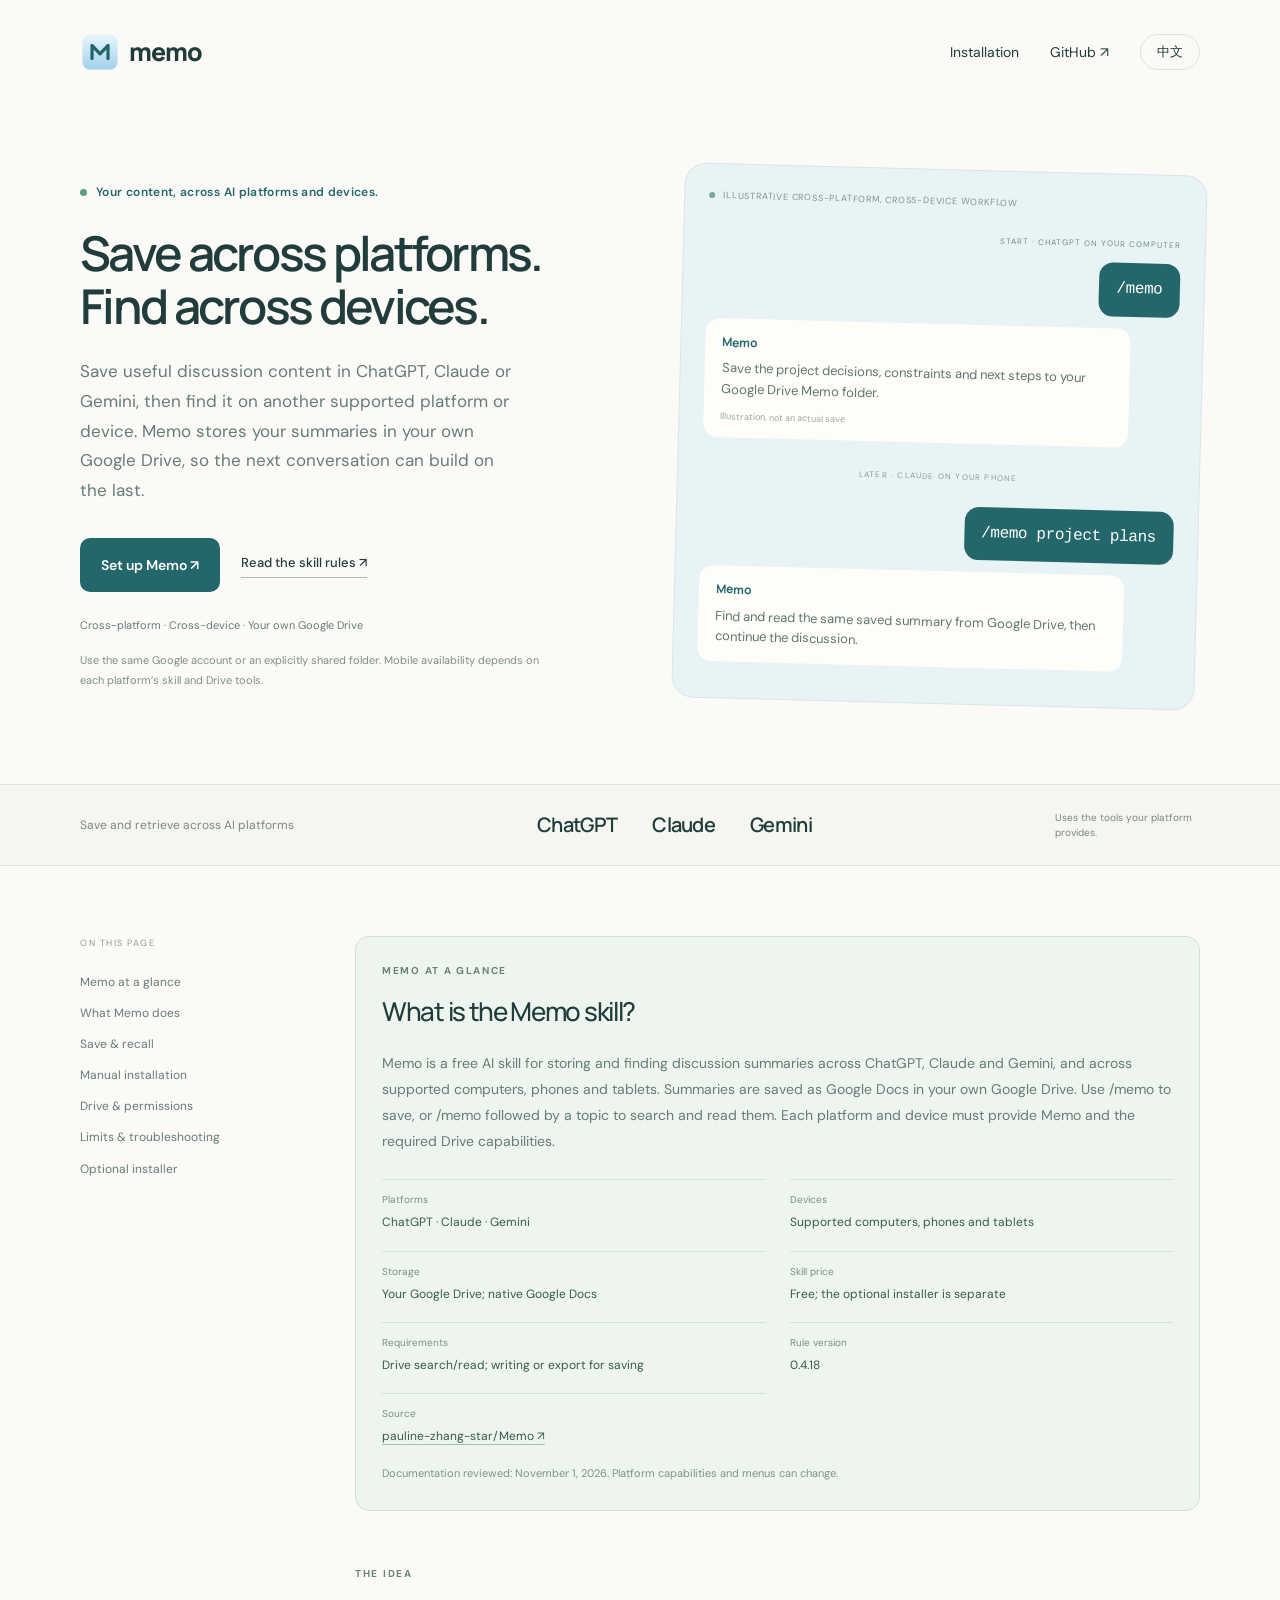
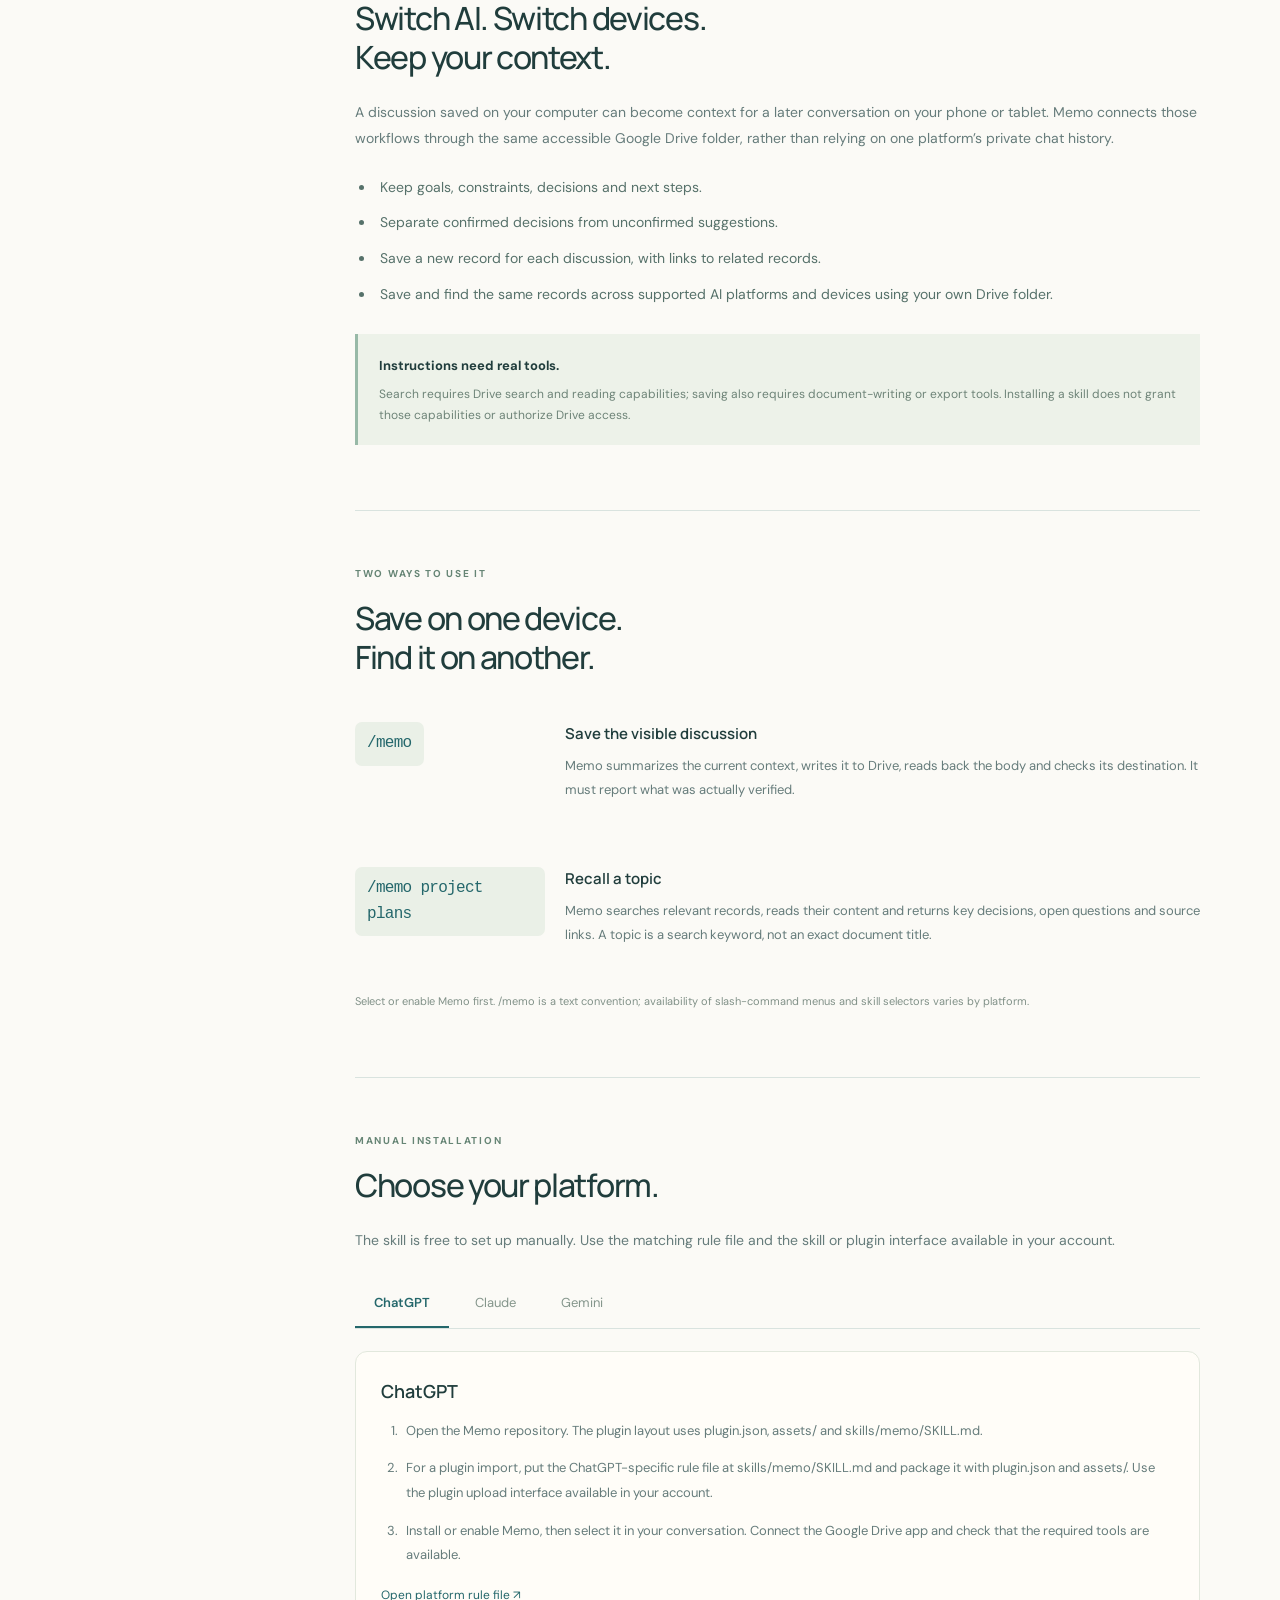
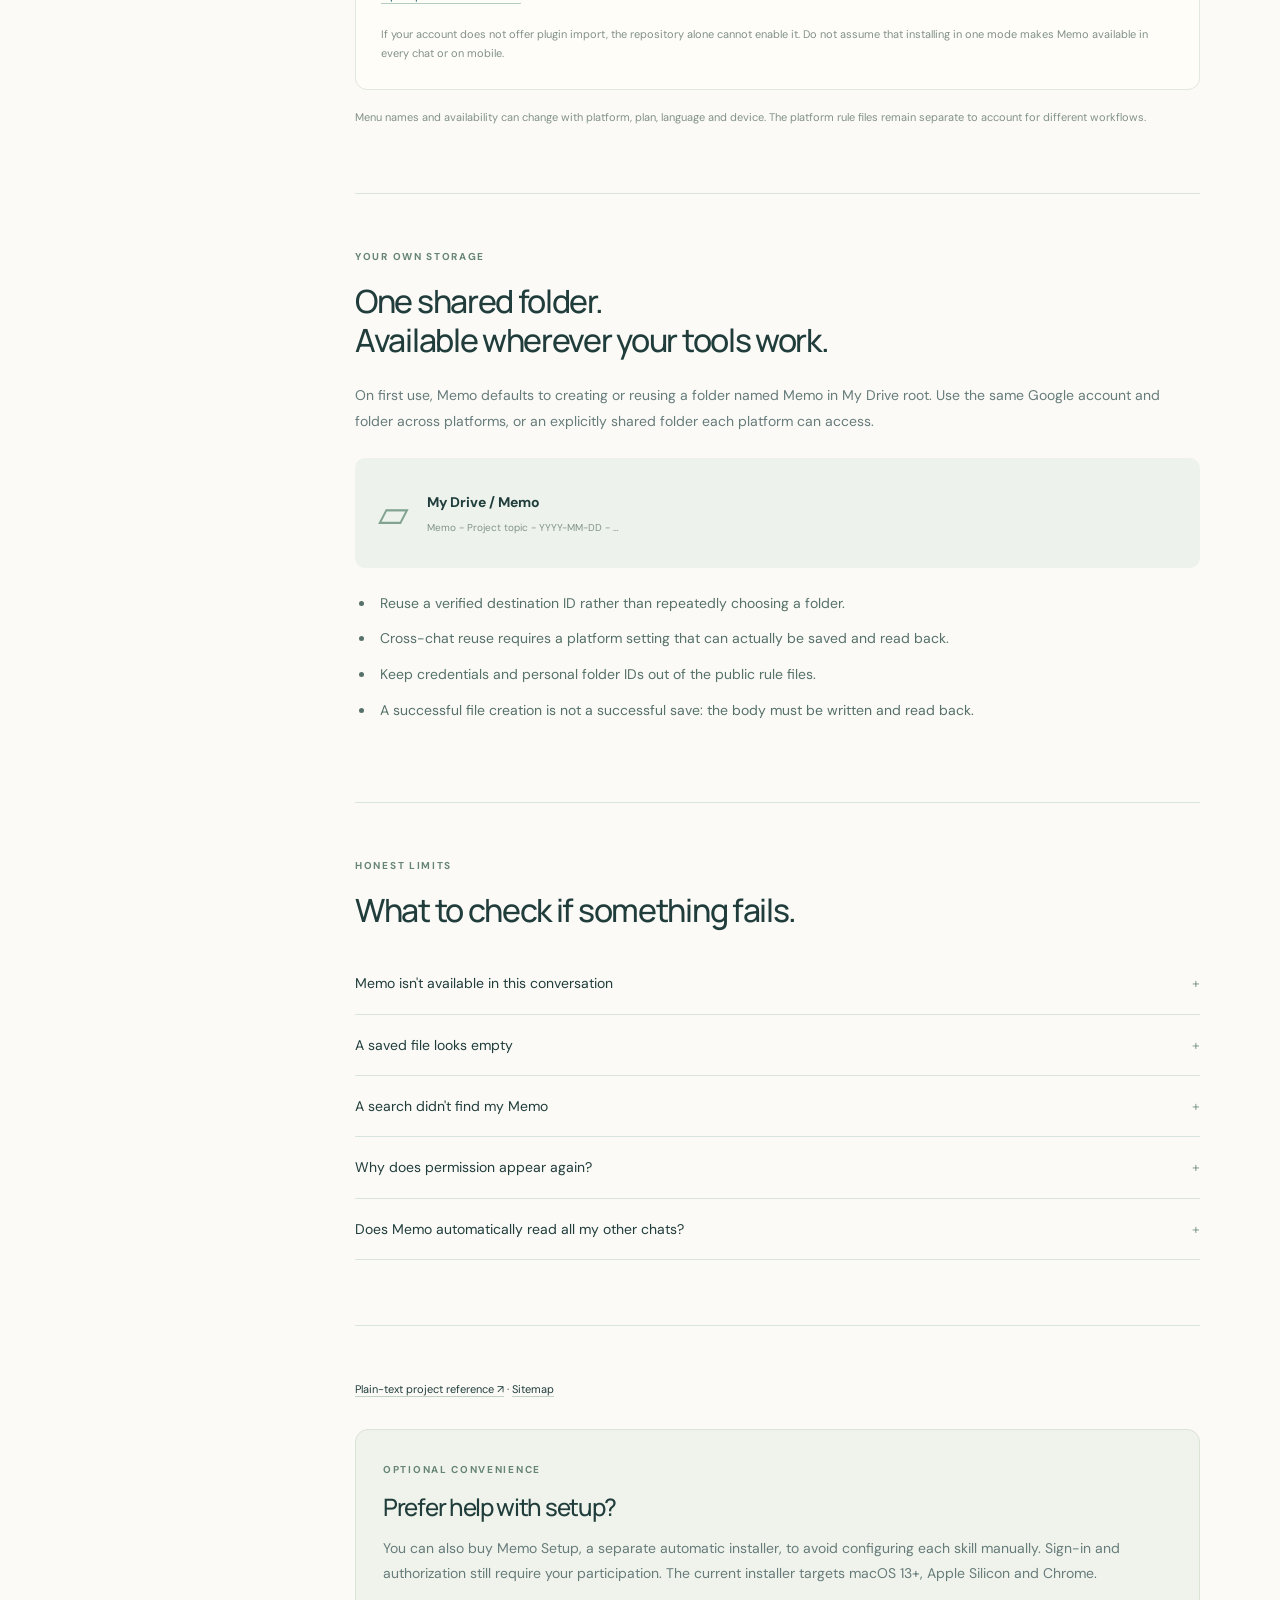
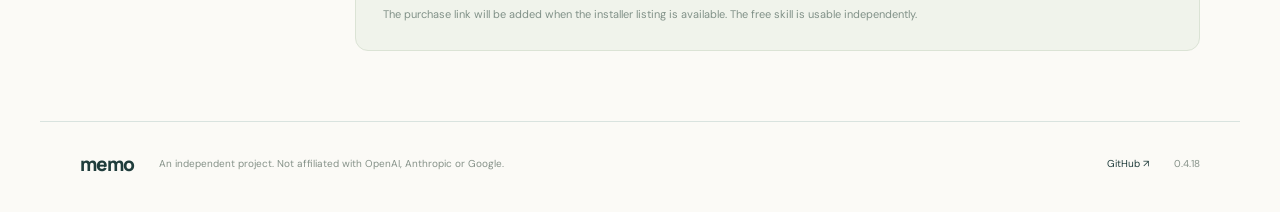
==== commit 8bd87a91: "Emphasize cross-platform and cross-device saving and retrieval" ====
--- a/docs/index.html
+++ b/docs/index.html
@@ -1,8 +1,8 @@
 <!doctype html><html lang="en"><head>
 <meta charset="UTF-8">
 <meta name="viewport" content="width=device-width,initial-scale=1">
-<title>Memo — AI Conversation Memory Skill for ChatGPT, Claude &amp; Gemini</title>
-<meta name="description" content="Free Memo skill: save conversation summaries to your Google Drive and recall them across ChatGPT, Claude and Gemini. Bilingual rules, manual installation and verification guides.">
+<title>Memo — Cross-Platform, Cross-Device Memory for ChatGPT, Claude &amp; Gemini</title>
+<meta name="description" content="Free Memo skill: save and find discussion summaries across ChatGPT, Claude and Gemini, on supported computers, phones and tablets through your own Google Drive. Manual setup guides included.">
 <meta name="theme-color" content="#e5f3f8">
 <meta name="robots" content="index,follow,max-image-preview:large">
 <link rel="canonical" href="https://pauline-zhang-star.github.io/Memo/">
@@ -12,8 +12,8 @@
 <link rel="sitemap" type="application/xml" href="https://pauline-zhang-star.github.io/Memo/sitemap.xml">
 <meta property="og:type" content="website">
 <meta property="og:site_name" content="Memo">
-<meta property="og:title" content="Memo — AI Conversation Memory Skill for ChatGPT, Claude &amp; Gemini">
-<meta property="og:description" content="Free Memo skill: save conversation summaries to your Google Drive and recall them across ChatGPT, Claude and Gemini. Bilingual rules, manual installation and verification guides.">
+<meta property="og:title" content="Memo — Cross-Platform, Cross-Device Memory for ChatGPT, Claude &amp; Gemini">
+<meta property="og:description" content="Free Memo skill: save and find discussion summaries across ChatGPT, Claude and Gemini, on supported computers, phones and tablets through your own Google Drive. Manual setup guides included.">
 <meta property="og:url" content="https://pauline-zhang-star.github.io/Memo/">
 <meta property="og:locale" content="en_US">
 <meta property="og:image" content="https://pauline-zhang-star.github.io/Memo/assets/memo-icon.png">
@@ -21,27 +21,27 @@
 <meta property="og:image:width" content="1024">
 <meta property="og:image:height" content="1024">
 <meta name="twitter:card" content="summary">
-<meta name="twitter:title" content="Memo — AI Conversation Memory Skill for ChatGPT, Claude &amp; Gemini">
-<meta name="twitter:description" content="Free Memo skill: save conversation summaries to your Google Drive and recall them across ChatGPT, Claude and Gemini. Bilingual rules, manual installation and verification guides.">
+<meta name="twitter:title" content="Memo — Cross-Platform, Cross-Device Memory for ChatGPT, Claude &amp; Gemini">
+<meta name="twitter:description" content="Free Memo skill: save and find discussion summaries across ChatGPT, Claude and Gemini, on supported computers, phones and tablets through your own Google Drive. Manual setup guides included.">
 <meta name="twitter:image" content="https://pauline-zhang-star.github.io/Memo/assets/memo-icon.png">
 <link rel="icon" href="./assets/memo-icon.png">
 <link rel="stylesheet" href="./base.css">
 <link rel="stylesheet" href="./docs.css">
 <script defer src="./docs.js"></script>
-<script type="application/ld+json">{"@context": "https://schema.org", "@graph": [{"@type": "WebSite", "@id": "https://pauline-zhang-star.github.io/Memo/#website", "name": "Memo", "url": "https://pauline-zhang-star.github.io/Memo/", "inLanguage": ["en", "zh-CN"]}, {"@type": "WebPage", "@id": "https://pauline-zhang-star.github.io/Memo/#webpage", "url": "https://pauline-zhang-star.github.io/Memo/", "name": "Memo — AI Conversation Memory Skill for ChatGPT, Claude & Gemini", "description": "Free Memo skill: save conversation summaries to your Google Drive and recall them across ChatGPT, Claude and Gemini. Bilingual rules, manual installation and verification guides.", "inLanguage": "en", "isPartOf": {"@id": "https://pauline-zhang-star.github.io/Memo/#website"}, "about": {"@id": "https://pauline-zhang-star.github.io/Memo/#skill"}, "dateModified": "2026-11-01", "mainEntity": {"@id": "https://pauline-zhang-star.github.io/Memo/#faq"}}, {"@type": "SoftwareSourceCode", "@id": "https://pauline-zhang-star.github.io/Memo/#skill", "name": "Memo", "alternateName": "Memo skill", "description": "Memo is a free, independently developed AI skill that saves concise discussion summaries as Google Docs in your own Google Drive. Use /memo to save the visible discussion, or /memo followed by a topic to search and read previous summaries. Each platform must provide the required Drive tools.", "url": "https://pauline-zhang-star.github.io/Memo/", "codeRepository": "https://github.com/pauline-zhang-star/Memo", "version": "0.4.18", "runtimePlatform": ["ChatGPT", "Claude", "Gemini"], "author": {"@type": "Person", "name": "pauline-zhang-star", "url": "https://github.com/pauline-zhang-star"}, "subjectOf": {"@id": "https://pauline-zhang-star.github.io/Memo/#webpage"}}, {"@type": "FAQPage", "@id": "https://pauline-zhang-star.github.io/Memo/#faq", "inLanguage": "en", "mainEntity": [{"@type": "Question", "name": "Memo isn't available in this conversation", "acceptedAnswer": {"@type": "Answer", "text": "Confirm the skill is installed, enabled and selected in the current platform and mode. Availability can differ across web, mobile, Chat and Work. Typing /memo alone does not install anything."}}, {"@type": "Question", "name": "A saved file looks empty", "acceptedAnswer": {"@type": "Answer", "text": "Creating a file and writing its body are separate operations. Memo should read the returned document ID directly and repair the same document once if needed, rather than create repeated empty files. Ask for the actual verification result."}}, {"@type": "Question", "name": "A search didn't find my Memo", "acceptedAnswer": {"@type": "Answer", "text": "Try topic aliases and Chinese/English keywords. Use actual Drive file search where available; a general Workspace context search may miss recently changed files. A direct document link can distinguish search failure from a missing file."}}, {"@type": "Question", "name": "Why does permission appear again?", "acceptedAnswer": {"@type": "Answer", "text": "Each platform controls its Drive authorization and tool-action confirmations. Reuse existing access when possible, but Memo cannot suppress required approvals or grant itself permanent access."}}, {"@type": "Question", "name": "Does Memo automatically read all my other chats?", "acceptedAnswer": {"@type": "Answer", "text": "No. Save only context that is visible or explicitly supplied. Retrieval reads relevant saved Drive records, not every conversation in your AI accounts."}}]}]}</script>
+<script type="application/ld+json">{"@context": "https://schema.org", "@graph": [{"@type": "WebSite", "@id": "https://pauline-zhang-star.github.io/Memo/#website", "name": "Memo", "url": "https://pauline-zhang-star.github.io/Memo/", "inLanguage": ["en", "zh-CN"]}, {"@type": "WebPage", "@id": "https://pauline-zhang-star.github.io/Memo/#webpage", "url": "https://pauline-zhang-star.github.io/Memo/", "name": "Memo — Cross-Platform, Cross-Device Memory for ChatGPT, Claude & Gemini", "description": "Free Memo skill: save and find discussion summaries across ChatGPT, Claude and Gemini, on supported computers, phones and tablets through your own Google Drive. Manual setup guides included.", "inLanguage": "en", "isPartOf": {"@id": "https://pauline-zhang-star.github.io/Memo/#website"}, "about": {"@id": "https://pauline-zhang-star.github.io/Memo/#skill"}, "dateModified": "2026-11-01", "mainEntity": {"@id": "https://pauline-zhang-star.github.io/Memo/#faq"}}, {"@type": "SoftwareSourceCode", "@id": "https://pauline-zhang-star.github.io/Memo/#skill", "name": "Memo", "alternateName": "Memo skill", "description": "Memo is a free AI skill for storing and finding discussion summaries across ChatGPT, Claude and Gemini, and across supported computers, phones and tablets. Summaries are saved as Google Docs in your own Google Drive. Use /memo to save, or /memo followed by a topic to search and read them. Each platform and device must provide Memo and the required Drive capabilities.", "url": "https://pauline-zhang-star.github.io/Memo/", "codeRepository": "https://github.com/pauline-zhang-star/Memo", "version": "0.4.18", "runtimePlatform": ["ChatGPT", "Claude", "Gemini"], "author": {"@type": "Person", "name": "pauline-zhang-star", "url": "https://github.com/pauline-zhang-star"}, "subjectOf": {"@id": "https://pauline-zhang-star.github.io/Memo/#webpage"}}, {"@type": "FAQPage", "@id": "https://pauline-zhang-star.github.io/Memo/#faq", "inLanguage": "en", "mainEntity": [{"@type": "Question", "name": "Memo isn't available in this conversation", "acceptedAnswer": {"@type": "Answer", "text": "Confirm the skill is installed, enabled and selected in the current platform and mode. Availability can differ across web, mobile, Chat and Work. Typing /memo alone does not install anything."}}, {"@type": "Question", "name": "A saved file looks empty", "acceptedAnswer": {"@type": "Answer", "text": "Creating a file and writing its body are separate operations. Memo should read the returned document ID directly and repair the same document once if needed, rather than create repeated empty files. Ask for the actual verification result."}}, {"@type": "Question", "name": "A search didn't find my Memo", "acceptedAnswer": {"@type": "Answer", "text": "Try topic aliases and Chinese/English keywords. Use actual Drive file search where available; a general Workspace context search may miss recently changed files. A direct document link can distinguish search failure from a missing file."}}, {"@type": "Question", "name": "Why does permission appear again?", "acceptedAnswer": {"@type": "Answer", "text": "Each platform controls its Drive authorization and tool-action confirmations. Reuse existing access when possible, but Memo cannot suppress required approvals or grant itself permanent access."}}, {"@type": "Question", "name": "Does Memo automatically read all my other chats?", "acceptedAnswer": {"@type": "Answer", "text": "No. Save only context that is visible or explicitly supplied. Retrieval reads relevant saved Drive records, not every conversation in your AI accounts."}}]}]}</script>
 </head><body>
 <header class="header wrap"><a class="brand" href="#"><img src="./assets/memo-icon.png" alt="" width="40" height="40"><span>memo</span></a><nav aria-label="Main"><a href="#install" data-t="navInstall">Installation</a><a href="https://github.com/pauline-zhang-star/Memo" target="_blank" rel="noopener">GitHub ↗</a><a id="language" href="./zh/" lang="zh-CN" hreflang="zh-CN">中文</a></nav></header>
 <main>
-<section class="doc-hero wrap"><div><div class="eyebrow"><span></span><span data-t="eyebrow">A skill for conversations worth keeping.</span></div><h1 data-t="hero">Memo: AI conversation<br>memory in your Drive.</h1><p class="lede" data-t="intro">Memo is a free skill for saving conversation summaries to Google Drive and retrieving them across ChatGPT, Claude and Gemini. It keeps decisions, constraints and next steps available for the next conversation.</p><div class="hero-actions"><a class="button primary" href="#install" data-t="start">Set up Memo ↗</a><a class="text-link" href="https://github.com/pauline-zhang-star/Memo/tree/main/skills/memo" target="_blank" rel="noopener" data-t="readSkill">Read the skill rules ↗</a></div><p class="doc-sub" data-t="free">Free skill · Chinese & English rules · Your own Drive</p></div><div class="conversation"><div class="conversation-top"><span class="tiny-dot"></span><span data-t="exampleLabel">AN EXAMPLE WORKFLOW</span></div><div class="message user"><code>/memo</code></div><div class="message assistant"><span class="message-label">Memo</span><p data-t="exampleSave">Project decisions, constraints and next steps — organized into a short record.</p><span class="example-state" data-t="exampleNote">Illustration, not an actual save</span></div><div class="conversation-break" data-t="nextChat">IN A LATER CONVERSATION</div><div class="message user"><code data-t="exampleCommand">/memo project plans</code></div><div class="message assistant"><span class="message-label">Memo</span><p data-t="exampleRead">Find and read the relevant record, then continue with context.</p></div></div></section>
-<div class="platform-strip"><div class="wrap strip-inner"><span data-t="platformLabel">Platform-specific instructions for</span><div><span>ChatGPT</span><span>Claude</span><span>Gemini</span></div><span class="strip-aside" data-t="toolsNote">Uses the tools your platform provides.</span></div></div>
+<section class="doc-hero wrap"><div><div class="eyebrow"><span></span><span data-t="eyebrow">Your content, across AI platforms and devices.</span></div><h1 data-t="hero">Save across platforms.<br>Find across devices.</h1><p class="lede" data-t="intro">Save useful discussion content in ChatGPT, Claude or Gemini, then find it on another supported platform or device. Memo stores your summaries in your own Google Drive, so the next conversation can build on the last.</p><div class="hero-actions"><a class="button primary" href="#install" data-t="start">Set up Memo ↗</a><a class="text-link" href="https://github.com/pauline-zhang-star/Memo/tree/main/skills/memo" target="_blank" rel="noopener" data-t="readSkill">Read the skill rules ↗</a></div><p class="doc-sub" data-t="free">Cross-platform · Cross-device · Your own Google Drive</p><p class="hero-scope" data-t="deviceScope">Use the same Google account or an explicitly shared folder. Mobile availability depends on each platform’s skill and Drive tools.</p></div><div class="conversation"><div class="conversation-top"><span class="tiny-dot"></span><span data-t="exampleLabel">ILLUSTRATIVE CROSS-PLATFORM, CROSS-DEVICE WORKFLOW</span></div><div class="message-device" data-t="firstDevice">START · CHATGPT ON YOUR COMPUTER</div><div class="message user"><code>/memo</code></div><div class="message assistant"><span class="message-label">Memo</span><p data-t="exampleSave">Save the project decisions, constraints and next steps to your Google Drive Memo folder.</p><span class="example-state" data-t="exampleNote">Illustration, not an actual save</span></div><div class="conversation-break" data-t="nextChat">LATER · CLAUDE ON YOUR PHONE</div><div class="message user"><code data-t="exampleCommand">/memo project plans</code></div><div class="message assistant"><span class="message-label">Memo</span><p data-t="exampleRead">Find and read the same saved summary from Google Drive, then continue the discussion.</p></div></div></section>
+<div class="platform-strip"><div class="wrap strip-inner"><span data-t="platformLabel">Save and retrieve across AI platforms</span><div><span>ChatGPT</span><span>Claude</span><span>Gemini</span></div><span class="strip-aside" data-t="toolsNote">Uses the tools your platform provides.</span></div></div>
 <div class="doc-layout wrap"><aside class="doc-nav"><span data-t="contents">ON THIS PAGE</span><a href="#quick-answer" data-t="quickNav">Memo at a glance</a><a href="#overview" data-t="overviewNav">What Memo does</a><a href="#usage" data-t="usageNav">Save & recall</a><a href="#install" data-t="installNav">Manual installation</a><a href="#drive" data-t="driveNav">Drive & permissions</a><a href="#limits" data-t="limitsNav">Limits & troubleshooting</a><a href="#optional" data-t="optionalNav">Optional installer</a></aside><div class="doc-content">
-<section id="quick-answer" class="quick-answer"><div class="section-label" data-t="quickLabel">MEMO AT A GLANCE</div><h2 data-t="quickTitle">What is the Memo skill?</h2><p data-t="quickAnswer">Memo is a free, independently developed AI skill that saves concise discussion summaries as Google Docs in your own Google Drive. Use /memo to save the visible discussion, or /memo followed by a topic to search and read previous summaries. Each platform must provide the required Drive tools.</p><dl class="fact-grid"><div><dt data-t="factPlatforms">Platforms</dt><dd>ChatGPT · Claude · Gemini</dd></div><div><dt data-t="factStorage">Storage</dt><dd data-t="factStorageValue">Your Google Drive; native Google Docs</dd></div><div><dt data-t="factCost">Skill price</dt><dd data-t="factCostValue">Free; the optional installer is separate</dd></div><div><dt data-t="factRequirements">Requirements</dt><dd data-t="factRequirementsValue">Drive search/read; writing or export for saving</dd></div><div><dt data-t="factVersion">Rule version</dt><dd>0.4.18</dd></div><div><dt data-t="factSource">Source</dt><dd><a href="https://github.com/pauline-zhang-star/Memo" target="_blank" rel="noopener">pauline-zhang-star/Memo ↗</a></dd></div></dl><p class="small-note" data-t="reviewed">Documentation reviewed: November 1, 2026. Platform capabilities and menus can change.</p></section><section id="overview"><div class="section-label" data-t="overviewLabel">THE IDEA</div><h2 data-t="overviewTitle">Keep decisions.<br>Leave the transcript behind.</h2><p data-t="overviewText">Memo is a set of skill instructions, not a separate memory service. It asks the AI platform to summarize important context into a native Google Doc and retrieve related records when you need them.</p><ul class="doc-list"><li data-t="what1">Keep goals, constraints, decisions and next steps.</li><li data-t="what2">Separate confirmed decisions from unconfirmed suggestions.</li><li data-t="what3">Save a new record for each discussion, with links to related records.</li><li data-t="what4">Use your own Google Drive as the shared source across platforms.</li></ul><div class="note"><strong data-t="toolsTitle">Instructions need real tools.</strong><p data-t="toolsBody">Search requires Drive search and reading capabilities; saving also requires document-writing or export tools. Installing a skill does not grant those capabilities or authorize Drive access.</p></div></section>
-<section id="usage"><div class="section-label" data-t="usageLabel">TWO WAYS TO USE IT</div><h2 data-t="usageTitle">Save now. Recall later.</h2><div class="usage-example"><code>/memo</code><div><h3 data-t="saveTitle">Save the visible discussion</h3><p data-t="saveBody">Memo summarizes the current context, writes it to Drive, reads back the body and checks its destination. It must report what was actually verified.</p></div></div><div class="usage-example"><code data-t="recallCode">/memo project plans</code><div><h3 data-t="recallTitle">Recall a topic</h3><p data-t="recallBody">Memo searches relevant records, reads their content and returns key decisions, open questions and source links. A topic is a search keyword, not an exact document title.</p></div></div><p class="small-note" data-t="commandNote">Select or enable Memo first. /memo is a text convention; availability of slash-command menus and skill selectors varies by platform.</p></section>
+<section id="quick-answer" class="quick-answer"><div class="section-label" data-t="quickLabel">MEMO AT A GLANCE</div><h2 data-t="quickTitle">What is the Memo skill?</h2><p data-t="quickAnswer">Memo is a free AI skill for storing and finding discussion summaries across ChatGPT, Claude and Gemini, and across supported computers, phones and tablets. Summaries are saved as Google Docs in your own Google Drive. Use /memo to save, or /memo followed by a topic to search and read them. Each platform and device must provide Memo and the required Drive capabilities.</p><dl class="fact-grid"><div><dt data-t="factPlatforms">Platforms</dt><dd>ChatGPT · Claude · Gemini</dd></div><div><dt data-t="factDevices">Devices</dt><dd data-t="factDevicesValue">Supported computers, phones and tablets</dd></div><div><dt data-t="factStorage">Storage</dt><dd data-t="factStorageValue">Your Google Drive; native Google Docs</dd></div><div><dt data-t="factCost">Skill price</dt><dd data-t="factCostValue">Free; the optional installer is separate</dd></div><div><dt data-t="factRequirements">Requirements</dt><dd data-t="factRequirementsValue">Drive search/read; writing or export for saving</dd></div><div><dt data-t="factVersion">Rule version</dt><dd>0.4.18</dd></div><div><dt data-t="factSource">Source</dt><dd><a href="https://github.com/pauline-zhang-star/Memo" target="_blank" rel="noopener">pauline-zhang-star/Memo ↗</a></dd></div></dl><p class="small-note" data-t="reviewed">Documentation reviewed: November 1, 2026. Platform capabilities and menus can change.</p></section><section id="overview"><div class="section-label" data-t="overviewLabel">THE IDEA</div><h2 data-t="overviewTitle">Switch AI. Switch devices.<br>Keep your context.</h2><p data-t="overviewText">A discussion saved on your computer can become context for a later conversation on your phone or tablet. Memo connects those workflows through the same accessible Google Drive folder, rather than relying on one platform’s private chat history.</p><ul class="doc-list"><li data-t="what1">Keep goals, constraints, decisions and next steps.</li><li data-t="what2">Separate confirmed decisions from unconfirmed suggestions.</li><li data-t="what3">Save a new record for each discussion, with links to related records.</li><li data-t="what4">Save and find the same records across supported AI platforms and devices using your own Drive folder.</li></ul><div class="note"><strong data-t="toolsTitle">Instructions need real tools.</strong><p data-t="toolsBody">Search requires Drive search and reading capabilities; saving also requires document-writing or export tools. Installing a skill does not grant those capabilities or authorize Drive access.</p></div></section>
+<section id="usage"><div class="section-label" data-t="usageLabel">TWO WAYS TO USE IT</div><h2 data-t="usageTitle">Save on one device.<br>Find it on another.</h2><div class="usage-example"><code>/memo</code><div><h3 data-t="saveTitle">Save the visible discussion</h3><p data-t="saveBody">Memo summarizes the current context, writes it to Drive, reads back the body and checks its destination. It must report what was actually verified.</p></div></div><div class="usage-example"><code data-t="recallCode">/memo project plans</code><div><h3 data-t="recallTitle">Recall a topic</h3><p data-t="recallBody">Memo searches relevant records, reads their content and returns key decisions, open questions and source links. A topic is a search keyword, not an exact document title.</p></div></div><p class="small-note" data-t="commandNote">Select or enable Memo first. /memo is a text convention; availability of slash-command menus and skill selectors varies by platform.</p></section>
 <section id="install"><div class="section-label" data-t="installLabel">MANUAL INSTALLATION</div><h2 data-t="installTitle">Choose your platform.</h2><p data-t="installIntro">The skill is free to set up manually. Use the matching rule file and the skill or plugin interface available in your account.</p><div class="platform-tabs" role="tablist" aria-label="Platform"><button id="tab-chatgpt" role="tab" aria-controls="panel-chatgpt" aria-selected="true" tabindex="0" data-platform="chatgpt">ChatGPT</button><button id="tab-claude" role="tab" aria-controls="panel-claude" aria-selected="false" tabindex="-1" data-platform="claude">Claude</button><button id="tab-gemini" role="tab" aria-controls="panel-gemini" aria-selected="false" tabindex="-1" data-platform="gemini">Gemini</button></div>
 <div id="panel-chatgpt" class="install-panel" role="tabpanel" aria-labelledby="tab-chatgpt"><h3>ChatGPT</h3><ol><li data-t="gpt1">Open the Memo repository. The plugin layout uses plugin.json, assets/ and skills/memo/SKILL.md.</li><li data-t="gpt2">For a plugin import, put the ChatGPT-specific rule file at skills/memo/SKILL.md and package it with plugin.json and assets/. Use the plugin upload interface available in your account.</li><li data-t="gpt3">Install or enable Memo, then select it in your conversation. Connect the Google Drive app and check that the required tools are available.</li></ol><a class="file-link" href="https://github.com/pauline-zhang-star/Memo/blob/main/platforms/chatgpt/memo/SKILL.md" target="_blank" rel="noopener" data-t="openRules">Open platform rule file ↗</a><p class="small-note" data-t="gptNote">If your account does not offer plugin import, the repository alone cannot enable it. Do not assume that installing in one mode makes Memo available in every chat or on mobile.</p></div>
 <div id="panel-claude" class="install-panel" role="tabpanel" aria-labelledby="tab-claude"><h3>Claude</h3><ol><li data-t="claude1">Open the Claude-specific rule file and save it as SKILL.md using GitHub's raw-file download.</li><li data-t="claude2">In Claude's customization settings, open Skills and upload the skill in the format accepted by the current interface. Enable Memo after import.</li><li data-t="claude3">Connect Google Drive in Claude. Select or invoke Memo in a supported conversation and check search, read and write capabilities separately.</li></ol><a class="file-link" href="https://github.com/pauline-zhang-star/Memo/blob/main/platforms/claude/memo/SKILL.md" target="_blank" rel="noopener" data-t="openRules">Open platform rule file ↗</a><p class="small-note" data-t="claudeNote">When replacing an existing skill, preserve your personal memo_storage settings. Do not overwrite a verified folder ID with the generic null values.</p></div>
 <div id="panel-gemini" class="install-panel" role="tabpanel" aria-labelledby="tab-gemini"><h3>Gemini</h3><ol><li data-t="gemini1">Open the Gemini-specific rule file and save SKILL.md.</li><li data-t="gemini2">In Gemini, open customization → Skills and use the available upload or creation flow. If entering instructions manually, use the rule body after the YAML metadata, and name the skill memo.</li><li data-t="gemini3">Save and enable the skill. Connect the available Google Workspace/Drive integration and explicitly ask Memo to search Google Drive when retrieving.</li></ol><a class="file-link" href="https://github.com/pauline-zhang-star/Memo/blob/main/platforms/gemini/memo/SKILL.md" target="_blank" rel="noopener" data-t="openRules">Open platform rule file ↗</a><p class="small-note" data-t="geminiNote">Available tools can differ between web and mobile. Missing write tools do not prevent retrieval when search and reading are available.</p></div><p class="small-note" data-t="uiNote">Menu names and availability can change with platform, plan, language and device. The platform rule files remain separate to account for different workflows.</p></section>
-<section id="drive"><div class="section-label" data-t="driveLabel">YOUR OWN STORAGE</div><h2 data-t="driveTitle">One Memo folder.<br>A clear source of truth.</h2><p data-t="driveText">On first use, Memo defaults to creating or reusing a folder named Memo in My Drive root. Use the same Google account and folder across platforms, or an explicitly shared folder each platform can access.</p><div class="folder-preview"><span aria-hidden="true">▱</span><div><strong>My Drive / Memo</strong><p>Memo - Project topic - YYYY-MM-DD - …</p></div></div><ul class="doc-list"><li data-t="drive1">Reuse a verified destination ID rather than repeatedly choosing a folder.</li><li data-t="drive2">Cross-chat reuse requires a platform setting that can actually be saved and read back.</li><li data-t="drive3">Keep credentials and personal folder IDs out of the public rule files.</li><li data-t="drive4">A successful file creation is not a successful save: the body must be written and read back.</li></ul></section>
+<section id="drive"><div class="section-label" data-t="driveLabel">YOUR OWN STORAGE</div><h2 data-t="driveTitle">One shared folder.<br>Available wherever your tools work.</h2><p data-t="driveText">On first use, Memo defaults to creating or reusing a folder named Memo in My Drive root. Use the same Google account and folder across platforms, or an explicitly shared folder each platform can access.</p><div class="folder-preview"><span aria-hidden="true">▱</span><div><strong>My Drive / Memo</strong><p>Memo - Project topic - YYYY-MM-DD - …</p></div></div><ul class="doc-list"><li data-t="drive1">Reuse a verified destination ID rather than repeatedly choosing a folder.</li><li data-t="drive2">Cross-chat reuse requires a platform setting that can actually be saved and read back.</li><li data-t="drive3">Keep credentials and personal folder IDs out of the public rule files.</li><li data-t="drive4">A successful file creation is not a successful save: the body must be written and read back.</li></ul></section>
 <section id="limits"><div class="section-label" data-t="limitsLabel">HONEST LIMITS</div><h2 data-t="limitsTitle">What to check if something fails.</h2><details id="faq-availability"><summary data-t="q1">Memo isn't available in this conversation</summary><p data-t="a1">Confirm the skill is installed, enabled and selected in the current platform and mode. Availability can differ across web, mobile, Chat and Work. Typing /memo alone does not install anything.</p></details><details id="faq-empty-document"><summary data-t="q2">A saved file looks empty</summary><p data-t="a2">Creating a file and writing its body are separate operations. Memo should read the returned document ID directly and repair the same document once if needed, rather than create repeated empty files. Ask for the actual verification result.</p></details><details id="faq-search"><summary data-t="q3">A search didn't find my Memo</summary><p data-t="a3">Try topic aliases and Chinese/English keywords. Use actual Drive file search where available; a general Workspace context search may miss recently changed files. A direct document link can distinguish search failure from a missing file.</p></details><details id="faq-permissions"><summary data-t="q4">Why does permission appear again?</summary><p data-t="a4">Each platform controls its Drive authorization and tool-action confirmations. Reuse existing access when possible, but Memo cannot suppress required approvals or grant itself permanent access.</p></details><details id="faq-other-chats"><summary data-t="q5">Does Memo automatically read all my other chats?</summary><p data-t="a5">No. Save only context that is visible or explicitly supplied. Retrieval reads relevant saved Drive records, not every conversation in your AI accounts.</p></details></section>
 <p class="docs-resources"><a href="./reference.md" data-t="textReference">Plain-text project reference ↗</a> · <a href="./sitemap.xml" data-t="sitemapLink">Sitemap</a></p><section id="optional" class="optional"><span class="section-label" data-t="optionalLabel">OPTIONAL CONVENIENCE</span><h2 data-t="optionalTitle">Prefer help with setup?</h2><p data-t="optionalText">You can also buy Memo Setup, a separate automatic installer, to avoid configuring each skill manually. Sign-in and authorization still require your participation. The current installer targets macOS 13+, Apple Silicon and Chrome.</p><a id="installer-link" hidden target="_blank" rel="noopener" data-t="purchaseLink">View the optional installer on Gumroad ↗</a><p id="installer-pending" class="small-note" data-t="purchasePending">The purchase link will be added when the installer listing is available. The free skill is usable independently.</p></section>
 </div></div></main><footer class="wrap footer"><div class="brand footer-brand">memo</div><p data-t="footer">An independent project. Not affiliated with OpenAI, Anthropic or Google.</p><a href="https://github.com/pauline-zhang-star/Memo" target="_blank" rel="noopener">GitHub ↗</a><span>0.4.18</span></footer></body></html>
--- a/docs/docs.css
+++ b/docs/docs.css
@@ -1,3 +1,5 @@
 .doc-hero{display:grid;grid-template-columns:1fr 1fr;gap:75px;align-items:center;padding-top:65px;padding-bottom:80px}.doc-sub{font-size:11px;color:var(--muted);margin-top:25px}.conversation{background:#e8f3f5;border:1px solid #d8e6e8;border-radius:22px;padding:24px;transform:rotate(1.5deg)}.conversation-top{display:flex;align-items:center;gap:8px;font-size:9px;letter-spacing:1.3px;color:#7e9290;margin-bottom:25px}.tiny-dot{width:6px;height:6px;border-radius:50%;background:#77aa9a}.message{font-size:13px;max-width:90%;margin-bottom:12px;border-radius:14px;padding:14px 17px}.message.user{background:#24676b;color:#fff;margin-left:auto;width:max-content}.message.user code{font-size:16px;color:inherit;letter-spacing:-.4px}.message.assistant{background:#fffdf8;color:#5c7774}.message-label{font-family:Manrope,sans-serif;font-weight:700;font-size:12px;color:var(--teal);display:block;margin-bottom:7px}.example-state{font-size:9px;color:#9aaba3;display:block;margin-top:9px}.conversation-break{font-size:8px;letter-spacing:1.2px;color:#8a9d96;text-align:center;padding:15px 0 23px}.doc-layout{display:grid;grid-template-columns:200px minmax(0,1fr);gap:75px;padding-top:70px;padding-bottom:70px}.doc-nav{display:flex;flex-direction:column;gap:12px;position:sticky;top:30px;align-self:start;font-size:12px;color:var(--muted)}.doc-nav>span{font-size:9px;letter-spacing:1.5px;margin-bottom:10px;color:#8d9b91}.doc-nav a:hover{color:var(--teal)}.doc-content section{padding-bottom:65px;margin-bottom:55px;border-bottom:1px solid var(--line);scroll-margin-top:40px}.doc-content section:last-child{margin-bottom:0}.doc-content h2{font-size:32px;margin:17px 0 23px}.doc-content>section>p{font-size:14px;line-height:1.85;color:var(--muted)}.doc-list{font-size:14px;line-height:1.9;margin-top:22px;padding-left:20px;color:#56716a}.doc-list li{padding-left:5px;margin-bottom:9px}.note{border-left:3px solid #98b9a7;background:#edf2e9;padding:18px 21px;margin-top:27px}.note strong{font-size:13px}.note p{font-size:12px;line-height:1.8;color:#6e8478;margin-top:6px}.usage-example{margin:25px 0;padding:20px 0;display:grid;grid-template-columns:190px 1fr;gap:20px;align-items:start}.usage-example code{font-size:16px;background:#eaf0e7;border-radius:7px;padding:9px 12px;display:block;width:max-content;max-width:100%;overflow-wrap:anywhere}.usage-example h3{font-size:15px;font-weight:600}.usage-example p{font-size:13px;color:var(--muted);line-height:1.85;margin-top:8px}.doc-content .small-note,.small-note{font-size:11px;line-height:1.8;color:#819188;margin-top:18px}.platform-tabs{display:flex;gap:7px;margin-top:27px;border-bottom:1px solid var(--line);padding-bottom:0}.platform-tabs button{padding:12px 19px;border:0;border-bottom:2px solid transparent;background:transparent;color:#84958b;font-size:13px;cursor:pointer}.platform-tabs button[aria-selected=true]{color:var(--teal);border-bottom-color:var(--teal);font-weight:600}.install-panel{background:#fffdf8;padding:25px;margin-top:22px;border:1px solid #e2e8dd;border-radius:12px}.install-panel h3{font-size:18px;font-weight:600}.install-panel ol{font-size:13px;color:var(--muted);padding-left:20px;line-height:1.9}.install-panel li{padding-left:5px;margin-bottom:13px}.file-link{font-size:12px;color:var(--teal);border-bottom:1px solid #b4cdc0}.folder-preview{display:flex;align-items:center;gap:18px;padding:23px;background:#edf3ec;border-radius:10px;margin-top:23px}.folder-preview>span{font-size:40px;color:#81a28e}.folder-preview strong{font-size:14px}.folder-preview p{font-size:10px;color:#819388;margin-top:5px}.doc-content details{border-bottom:1px solid var(--line)}.doc-content summary{font-size:14px;cursor:pointer;padding:19px 24px 19px 0;position:relative;list-style:none}.doc-content summary::-webkit-details-marker{display:none}.doc-content summary:after{content:'+';position:absolute;right:0;color:#8ca394}.doc-content details[open] summary:after{content:'−'}.doc-content details>p{font-size:13px;line-height:1.85;color:var(--muted);padding-bottom:22px}.doc-content section.optional{padding:25px 27px;border:1px solid #dbe3d5;border-radius:13px;background:#f0f3eb}.optional h2{font-size:24px;margin:12px 0 14px}.optional a{display:inline-block;margin-top:15px;font-size:12px;border-bottom:1px solid #b4c9b9}[hidden]{display:none!important}html[lang|=zh] .doc-hero h1{font-size:52px}html[lang|=zh] .doc-content h2{font-size:30px}html[lang|=zh] .doc-content .optional h2{font-size:23px}@media(max-width:1000px){.doc-hero{gap:30px}.doc-layout{gap:35px;grid-template-columns:170px minmax(0,1fr)}.usage-example{grid-template-columns:1fr;gap:15px}}@media(max-width:760px){.doc-hero{grid-template-columns:minmax(0,1fr);padding-top:30px;padding-bottom:45px;gap:35px}.conversation{max-width:480px;padding:20px;transform:none}.doc-layout{grid-template-columns:minmax(0,1fr);padding-top:38px;gap:38px}.doc-nav{position:static;display:flex;flex-direction:row;flex-wrap:wrap;gap:10px 18px;padding-bottom:22px;border-bottom:1px solid var(--line);font-size:11px}.doc-nav>span{flex-basis:100%;margin-bottom:3px}.doc-content section{margin-bottom:35px;padding-bottom:40px}.doc-content h2{font-size:29px}.doc-content>section>p{font-size:13px}.doc-list{font-size:13px}.platform-tabs button{padding:11px 17px}.install-panel{padding:20px}.doc-hero .lede{font-size:15px}html[lang|=zh] .doc-hero h1{font-size:41px}html[lang|=zh] .doc-content h2{font-size:29px}.doc-sub{font-size:10px}}@media(prefers-reduced-motion:reduce){html{scroll-behavior:auto}}
 
 .quick-answer{background:#eef4ee;border:1px solid #d4e2d5!important;border-radius:14px;padding:26px!important}.quick-answer h2{font-size:26px!important}.fact-grid{display:grid;grid-template-columns:1fr 1fr;gap:18px 24px;margin-top:25px}.fact-grid div{border-top:1px solid #d6e2d5;padding-top:12px}.fact-grid dt{font-size:10px;color:#7b9082}.fact-grid dd{font-size:12px;margin:5px 0 0;color:#365b50}.fact-grid a{border-bottom:1px solid #a4c0ae}.docs-resources{font-size:11px!important;margin-bottom:30px!important}.docs-resources a{border-bottom:1px solid #c2d2c5}#language{font-size:13px;white-space:nowrap}html[lang|=zh] .doc-hero h1{font-size:45px}.doc-hero h1{font-size:48px}@media(max-width:760px){.doc-hero h1{font-size:39px}html[lang|=zh] .doc-hero h1{font-size:35px}.fact-grid{grid-template-columns:1fr;gap:12px}.quick-answer{padding:22px!important}}
+
+.hero-scope{font-size:11px;line-height:1.8;color:#7c9186;max-width:470px;margin-top:16px}.message-device{font-size:8px;letter-spacing:1px;color:#708e85;margin:12px 0;text-align:right}.doc-hero .conversation-top{letter-spacing:.8px;line-height:1.6}html[lang|=zh] .doc-hero h1{font-size:44px}@media(max-width:760px){html[lang|=zh] .doc-hero h1{font-size:36px}.hero-scope{font-size:10px}}
